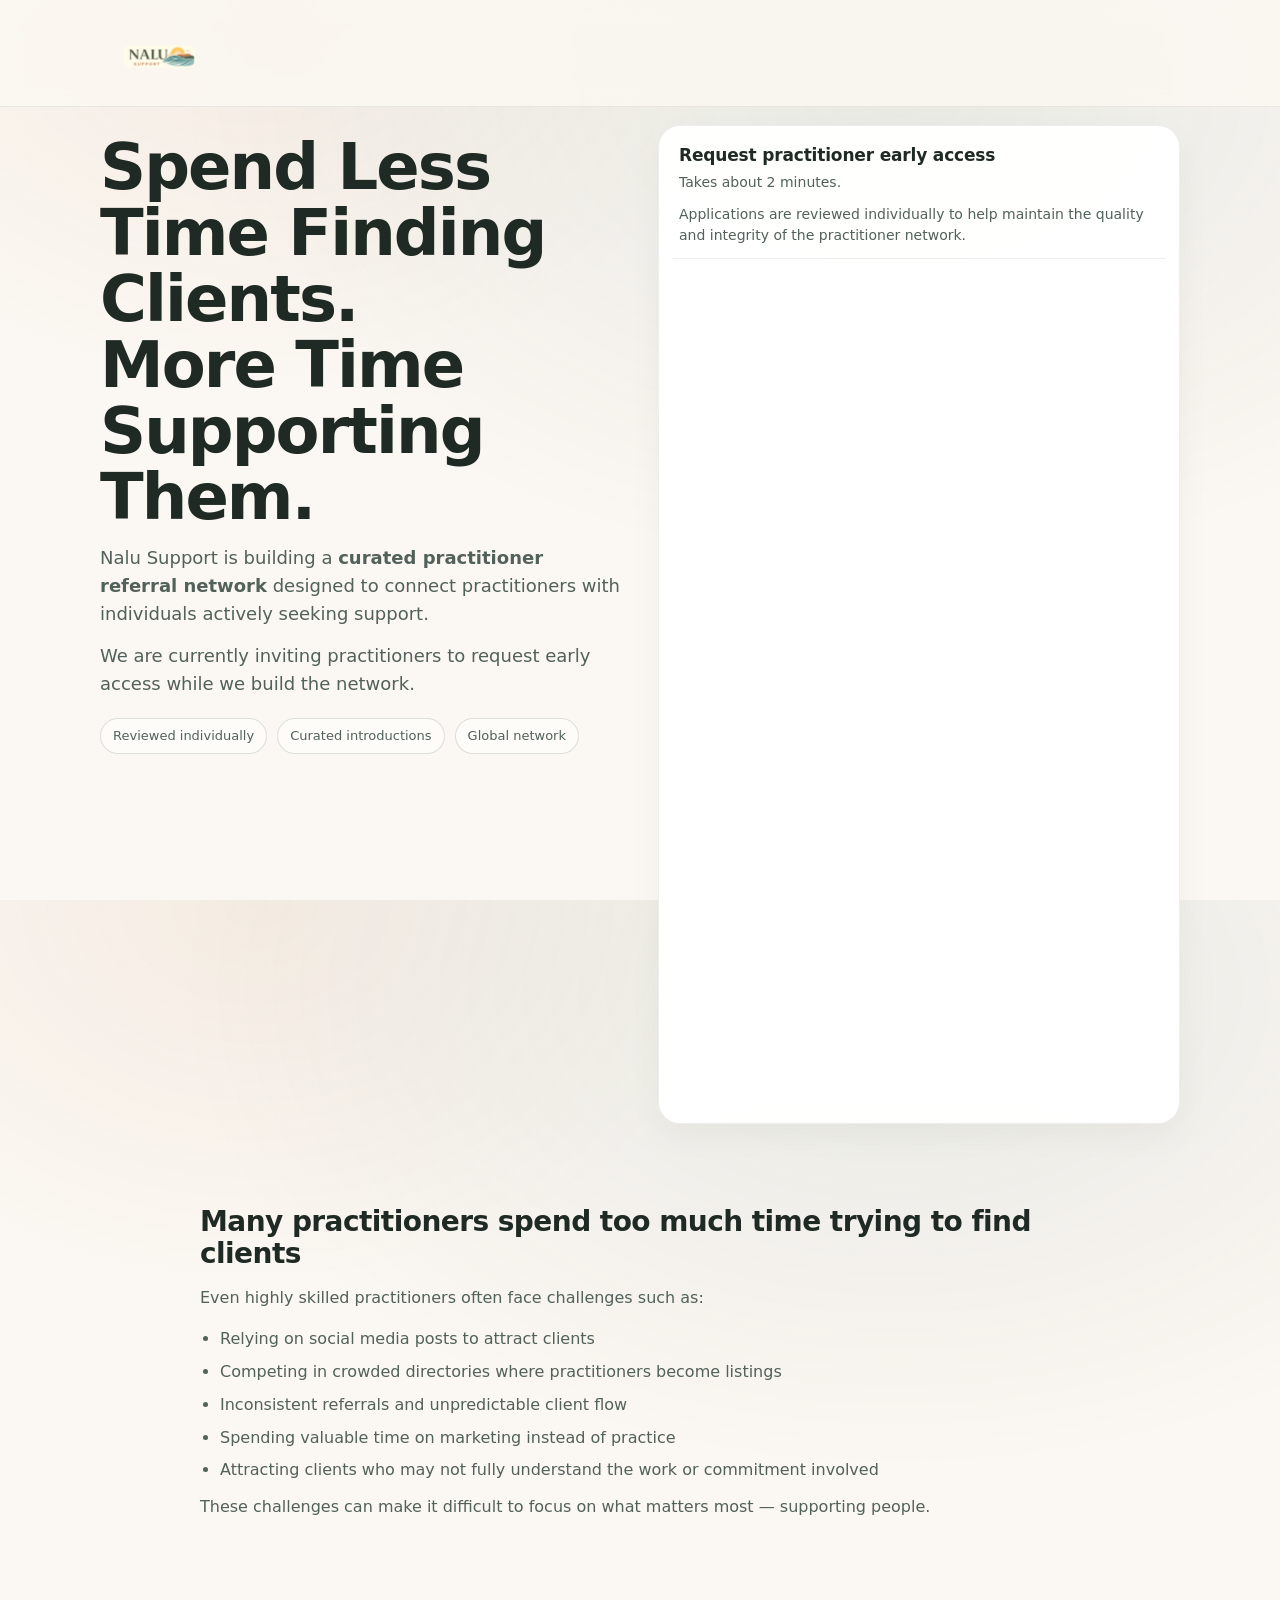
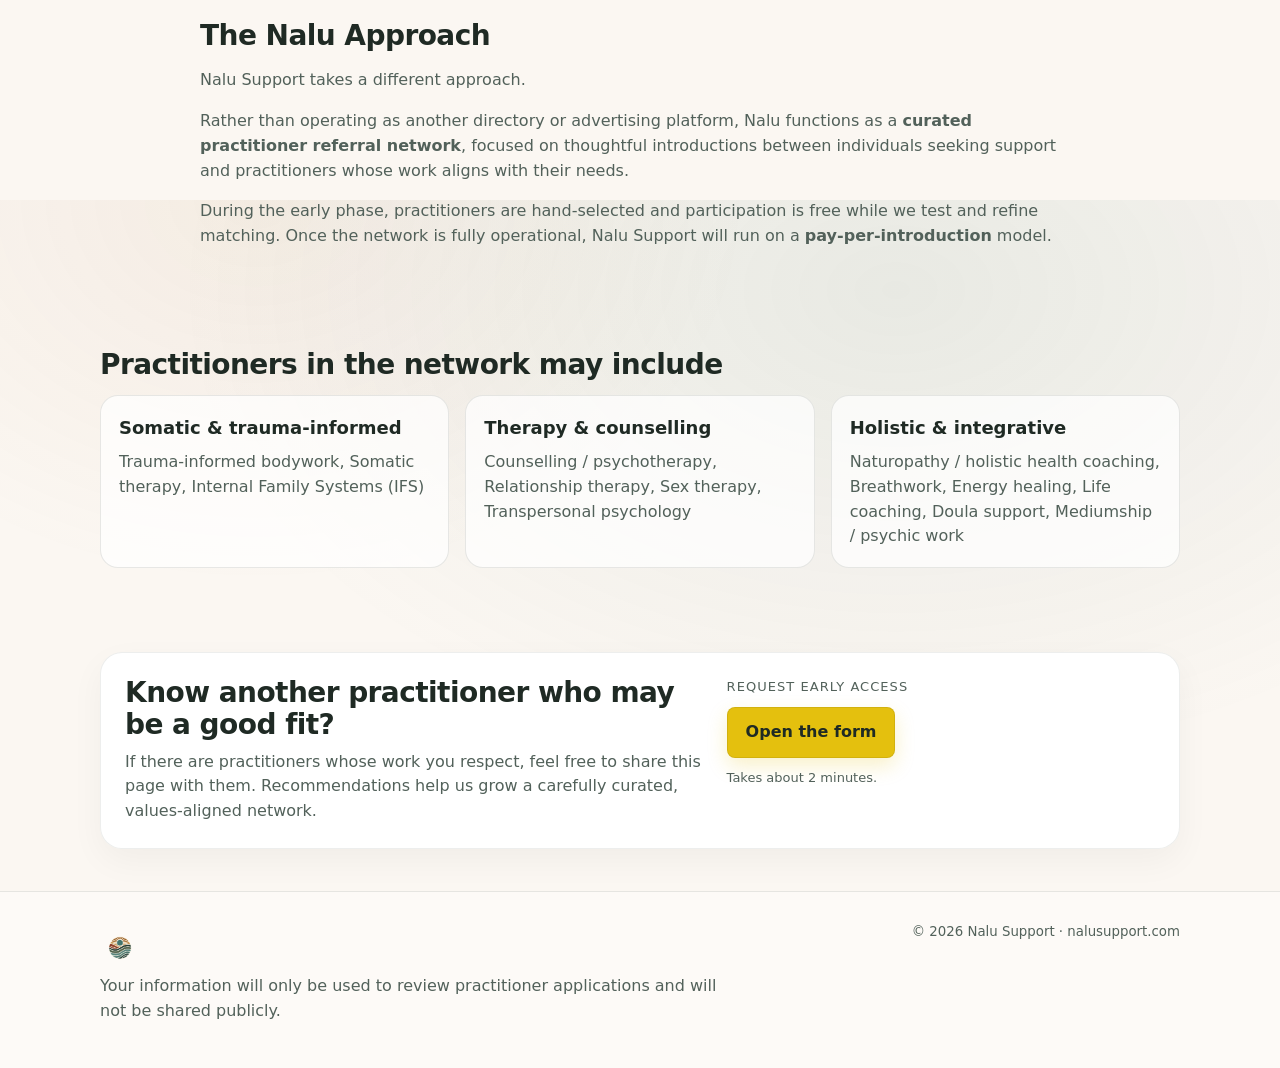
==== practitioners/index.html @ e9c87110 "Update index.html" ====
<!doctype html>
<html lang="en">
<head>
  <meta charset="utf-8" />
  <meta name="viewport" content="width=device-width, initial-scale=1" />
  <title>Nalu Support — Practitioner Early Access</title>

  <meta name="description" content="Request early access to the Nalu Support practitioner referral network. Spend less time finding clients and more time supporting them." />
  <meta name="robots" content="noindex,nofollow" />

  <link rel="icon" type="image/png" href="../assets/Favicon.png" />
  <link rel="stylesheet" href="../assets/styles.css" />
</head>
<body>
  <header>
    <div class="container">
      <div class="nav navSolo">
        <a class="brand" href="#" aria-label="Nalu Support">
          <img src="../assets/logo-wordmark.png" alt="Nalu Support" />
        </a>
      </div>
    </div>
  </header>

  <main>
    <section class="hero">
      <div class="container">
        <div class="heroGrid">
          <div class="heroCopy">
            <h1>Spend Less Time Finding Clients.<br />More Time Supporting Them.</h1>
            <p class="lede">
              Nalu Support is building a <strong>curated practitioner referral network</strong> designed to connect practitioners with individuals actively seeking support.
            </p>
            <p class="lede">
              We are currently inviting practitioners to request early access while we build the network.
            </p>

            <div class="trustRow">
              <span class="pill">Reviewed individually</span>
              <span class="pill">Curated introductions</span>
              <span class="pill">Global network</span>
            </div>
          </div>

<div class="card formCard">
  <div class="formHeader">
    <div class="formTitle">Request practitioner early access</div>
    <div class="formMeta">Takes about 2 minutes.</div>
    <div class="formNote">
      Applications are reviewed individually to help maintain the quality and integrity of the practitioner network.
    </div>
  </div>

  <div class="embedWrap">
    <iframe
      data-tally-src="https://tally.so/embed/68doDO?alignLeft=1&dynamicHeight=1&formEventsForwarding=1"
      loading="lazy"
      width="100%"
      height="220"
      frameborder="0"
      marginheight="0"
      marginwidth="0"
      title="Nalu Support — Practitioner Early Access Form">
    </iframe>
  </div>
</div>
        </div>
      </div>
    </section>

    <section class="section">
      <div class="container narrow">
        <h2 class="sectionTitle">Many practitioners spend too much time trying to find clients</h2>
        <p class="muted">Even highly skilled practitioners often face challenges such as:</p>
        <ul class="list">
          <li>Relying on social media posts to attract clients</li>
          <li>Competing in crowded directories where practitioners become listings</li>
          <li>Inconsistent referrals and unpredictable client flow</li>
          <li>Spending valuable time on marketing instead of practice</li>
          <li>Attracting clients who may not fully understand the work or commitment involved</li>
        </ul>
        <p class="muted" style="margin-top:12px;">
          These challenges can make it difficult to focus on what matters most — supporting people.
        </p>
      </div>
    </section>

    <section class="section">
      <div class="container narrow">
        <h2 class="sectionTitle">The Nalu Approach</h2>
        <p class="muted">
          Nalu Support takes a different approach.
        </p>
        <p class="muted">
          Rather than operating as another directory or advertising platform, Nalu functions as a <strong>curated practitioner referral network</strong>, focused on thoughtful introductions between individuals seeking support and practitioners whose work aligns with their needs.
        </p>
        <p class="muted">
          During the early phase, practitioners are hand-selected and participation is free while we test and refine matching. Once the network is fully operational, Nalu Support will run on a <strong>pay-per-introduction</strong> model.
        </p>
      </div>
    </section>

    <section class="section">
      <div class="container">
        <h2 class="sectionTitle">Practitioners in the network may include</h2>
        <div class="grid3">
          <div class="box">
            <h3>Somatic & trauma-informed</h3>
            <p>Trauma-informed bodywork, Somatic therapy, Internal Family Systems (IFS)</p>
          </div>
          <div class="box">
            <h3>Therapy & counselling</h3>
            <p>Counselling / psychotherapy, Relationship therapy, Sex therapy, Transpersonal psychology</p>
          </div>
          <div class="box">
            <h3>Holistic & integrative</h3>
            <p>Naturopathy / holistic health coaching, Breathwork, Energy healing, Life coaching, Doula support, Mediumship / psychic work</p>
          </div>
        </div>
      </div>
    </section>

    <section class="section">
      <div class="container">
        <div class="card cta">
          <div>
            <h2 class="sectionTitle" style="margin:0 0 8px;">Know another practitioner who may be a good fit?</h2>
            <p class="muted" style="margin:0;">
              If there are practitioners whose work you respect, feel free to share this page with them. Recommendations help us grow a carefully curated, values-aligned network.
            </p>
          </div>

          <div class="ctaRight">
            <div class="ctaNote">Request early access</div>
            <a class="ctaButton" href="#top" onclick="window.scrollTo({top:0,behavior:'smooth'}); return false;">Open the form</a>
            <div class="ctaSmall">Takes about 2 minutes.</div>
          </div>
        </div>
      </div>
    </section>

    <footer class="footer">
      <div class="container">
        <div class="footerGrid">
          <div>
            <img class="footerMark" src="../assets/logo-mark.png" alt="Nalu Support mark" />
            <p class="muted" style="margin:10px 0 0;">
              Your information will only be used to review practitioner applications and will not be shared publicly.
            </p>
          </div>
          <div class="footerMeta">
            <small>© <span id="year"></span> Nalu Support · nalusupport.com</small>
          </div>
        </div>
      </div>
    </footer>
  </main>

  <script>
    document.getElementById('year').textContent = new Date().getFullYear();
  </script>
</body>
</html>
---- assets/styles.css ----
:root{
  --bg:#fbf7f2;
  --surface:#ffffff;
  --text:#1f2a24;
  --muted:#52615a;

  --brand:#476e62;
  --brand2:#a8682a;
  --accent:#e4c00e;

  --line:rgba(31,42,36,.12);
  --radius:18px;
  --shadow:0 18px 60px rgba(0,0,0,.06);
  --max:1120px;
}

*{box-sizing:border-box}

html,body{height:100%}

body{
  margin:0;
  font-family:ui-sans-serif, system-ui, -apple-system, Segoe UI, Roboto, Inter, Arial, sans-serif;
  color:var(--text);
  background:
    radial-gradient(1200px 800px at 70% 10%, rgba(71,110,98,.10), transparent 60%),
    radial-gradient(900px 700px at 20% 0%, rgba(168,104,42,.08), transparent 55%),
    var(--bg);
  line-height:1.55;
}

a{
  color:var(--brand);
  text-underline-offset:3px;
}

a:hover{opacity:.95}

.container{
  max-width:var(--max);
  margin:0 auto;
  padding:0 20px;
}

.narrow{
  max-width:920px;
}

header{
  position:sticky;
  top:0;
  z-index:20;
  backdrop-filter:saturate(140%) blur(10px);
  background:rgba(251,247,242,.88);
  border-bottom:1px solid rgba(31,42,36,.08);
}

.nav{
  display:flex;
  align-items:center;
  justify-content:flex-start;
  padding:18px 0 12px;
}

.navSolo .brand{
  margin:0;
}

.brand{
  display:flex;
  align-items:center;
  text-decoration:none;
  color:inherit;
}

.brand img{
  height:124px;
  width:auto;
  display:block;
  margin-top:-24px;
  margin-bottom:-24px;
}

.hero{
  padding:18px 0 40px;
}

.heroGrid{
  display:grid;
  grid-template-columns:1fr 1fr;
  gap:36px;
  align-items:start;
}

.heroGrid > div{
  min-width:0;
}

.heroCopy{
  padding-top:10px;
}

h1{
  margin:0 0 14px;
  font-size:64px;
  line-height:1.03;
  letter-spacing:-0.03em;
  max-width:680px;
}

.lede{
  margin:0 0 14px;
  font-size:18px;
  color:var(--muted);
  max-width:720px;
}

.card{
  background:rgba(255,255,255,.96);
  border:1px solid rgba(31,42,36,.08);
  border-radius:22px;
  box-shadow:0 12px 34px rgba(0,0,0,.045);
}

.formCard{
  padding:14px;
}

.formHeader{
  padding:2px 6px 12px;
  border-bottom:1px solid rgba(31,42,36,.08);
  margin-bottom:10px;
}

.formTitle{
  font-size:17px;
  font-weight:700;
  letter-spacing:-0.01em;
}

.formMeta{
  margin-top:4px;
  font-size:14px;
  color:var(--muted);
}

.formNote{
  margin-top:10px;
  font-size:14px;
  color:var(--muted);
  line-height:1.5;
}

.trustRow{
  margin-top:20px;
  display:flex;
  flex-wrap:wrap;
  gap:10px;
  font-size:13px;
  color:var(--muted);
}

.pill{
  border:1px solid rgba(31,42,36,.14);
  border-radius:999px;
  padding:7px 12px;
  background:rgba(255,255,255,.56);
}

.section{
  padding:42px 0;
}

.sectionTitle{
  font-size:28px;
  line-height:1.15;
  margin:0 0 14px;
  letter-spacing:-0.02em;
}

.muted{
  color:var(--muted);
}

.grid3{
  display:grid;
  grid-template-columns:repeat(3,1fr);
  gap:16px;
}

.box{
  padding:18px;
  border:1px solid rgba(31,42,36,.10);
  border-radius:18px;
  background:rgba(255,255,255,.72);
}

.box h3{
  margin:0 0 8px;
  font-size:18px;
}

.box p{
  margin:0;
  color:var(--muted);
}

.list{
  margin:12px 0 0;
  padding-left:20px;
  color:var(--muted);
}

.list li{
  margin:8px 0;
}

.how{
  display:grid;
  grid-template-columns:repeat(4,1fr);
  gap:14px;
}

.step{
  padding:16px;
  border-radius:18px;
  background:rgba(255,255,255,.72);
  border:1px solid rgba(31,42,36,.10);
}

.stepNum{
  font-weight:800;
  color:var(--brand);
}

.stepTitle{
  margin:8px 0 0;
  font-size:16px;
  font-weight:700;
}

.stepBody{
  margin:8px 0 0;
  color:var(--muted);
}

.cta{
  padding:24px;
  display:grid;
  grid-template-columns:1.15fr .85fr;
  gap:22px;
  align-items:start;
}

.ctaRight{
  display:flex;
  flex-direction:column;
  gap:10px;
  align-items:flex-start;
  justify-content:center;
}

.ctaNote{
  font-size:13px;
  letter-spacing:.08em;
  text-transform:uppercase;
  color:var(--muted);
}

.ctaButton{
  display:inline-flex;
  align-items:center;
  justify-content:center;
  min-height:46px;
  padding:12px 18px;
  border-radius:8px;
  text-decoration:none;
  font-weight:700;
  color:#1f2a24;
  background:#e4c00e;
  border:1px solid rgba(0,0,0,.08);
  box-shadow:0 8px 20px rgba(228,192,14,.22);
}

.ctaButton:hover{
  transform:translateY(-1px);
}

.ctaSmall{
  font-size:13px;
  color:var(--muted);
}

.footer{
  padding:30px 0 44px;
  border-top:1px solid rgba(31,42,36,.10);
  background:rgba(255,255,255,.35);
}

.footerGrid{
  display:grid;
  grid-template-columns:1.2fr .8fr;
  gap:16px;
  align-items:start;
}

.footer small{
  color:var(--muted);
}

.footerMeta{
  display:flex;
  align-items:flex-end;
  justify-content:flex-end;
}

.footerMark{
  height:42px;
  width:auto;
  display:block;
  opacity:.95;
}

.embedWrap{
  width:100%;
  display:block;
}

.embedWrap iframe{
  display:block;
  width:100%;
  min-height:840px;
  border:0;
  border-radius:14px;
  background:#fff;
}

@media (max-width: 1080px){
  h1{
    font-size:54px;
  }

  .heroGrid{
    gap:28px;
  }
}

@media (max-width: 900px){
  .heroGrid{
    grid-template-columns:1fr;
  }

  .grid3{
    grid-template-columns:1fr;
  }

  .how{
    grid-template-columns:1fr;
  }

  .cta{
    grid-template-columns:1fr;
  }

  .footerGrid{
    grid-template-columns:1fr;
  }

  .footerMeta{
    justify-content:flex-start;
  }

  .heroCopy{
    padding-top:0;
  }

  .embedWrap iframe{
    min-height:760px;
  }
}

@media (max-width: 640px){
  .brand img{
    height:78px;
    margin-top:-10px;
    margin-bottom:-10px;
  }

  .nav{
    padding:14px 0 10px;
  }

  .hero{
    padding:14px 0 34px;
  }

  h1{
    font-size:42px;
    line-height:1.05;
  }

  .lede{
    font-size:17px;
  }

  .sectionTitle{
    font-size:24px;
  }

  .embedWrap iframe{
    min-height:700px;
  }
}

@media (prefers-reduced-motion: reduce){
  *{
    scroll-behavior:auto !important;
    transition:none !important;
    animation:none !important;
  }
}
@media (prefers-reduced-motion: reduce){
  *{scroll-behavior:auto !important; transition:none !important; animation:none !important;}
}
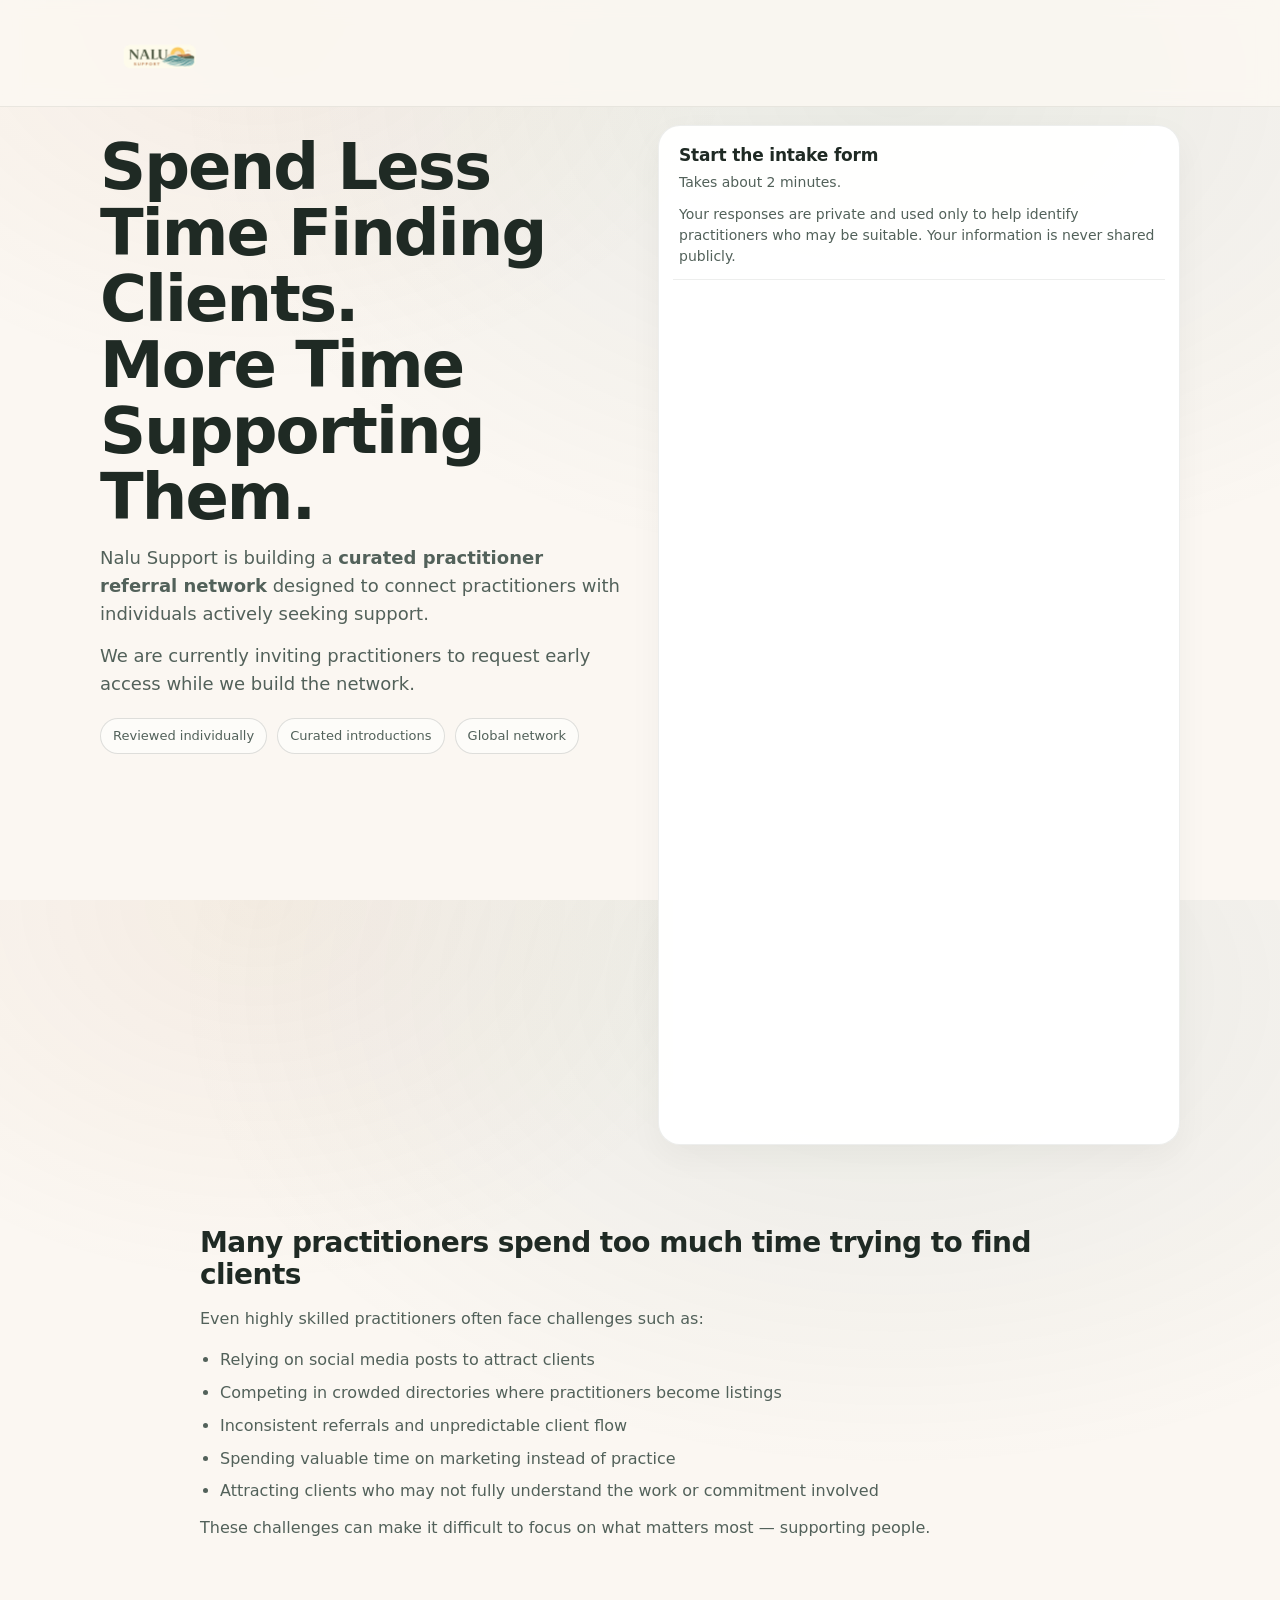
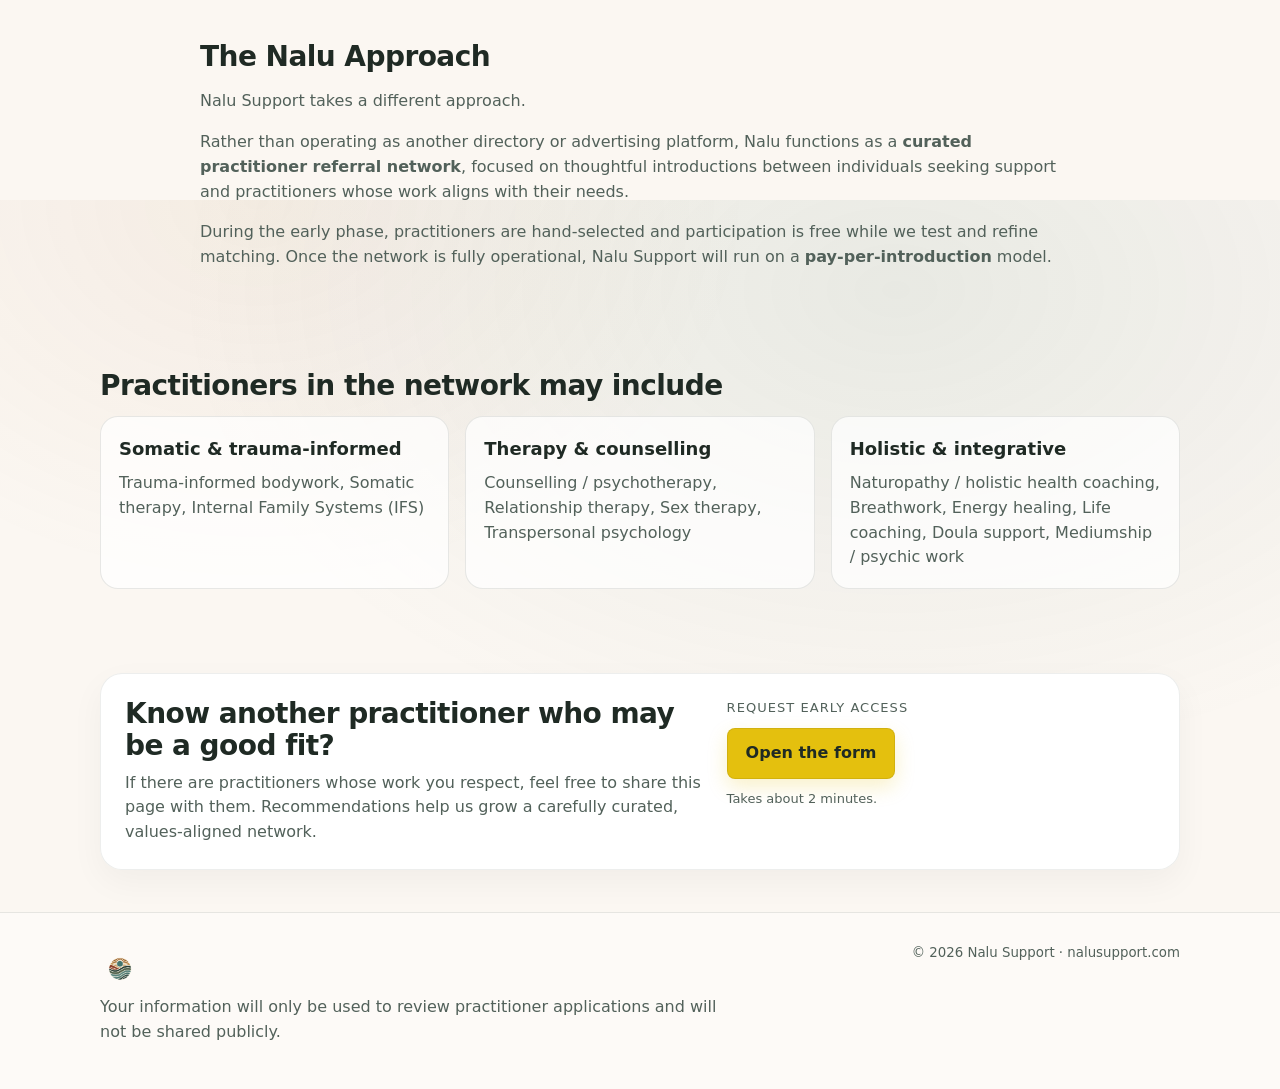
==== commit fcd5af36: "Update index.html" ====
--- a/practitioners/index.html
+++ b/practitioners/index.html
@@ -44,23 +44,24 @@
 
 <div class="card formCard">
   <div class="formHeader">
-    <div class="formTitle">Request practitioner early access</div>
+    <div class="formTitle">Start the intake form</div>
     <div class="formMeta">Takes about 2 minutes.</div>
     <div class="formNote">
-      Applications are reviewed individually to help maintain the quality and integrity of the practitioner network.
+      Your responses are private and used only to help identify practitioners who may be suitable.
+      Your information is never shared publicly.
     </div>
   </div>
 
   <div class="embedWrap">
     <iframe
-      data-tally-src="https://tally.so/embed/68doDO?alignLeft=1&dynamicHeight=1&formEventsForwarding=1"
+      data-tally-src="https://tally.so/embed/xXpJo5?alignLeft=1&hideTitle=1&dynamicHeight=1&formEventsForwarding=1"
       loading="lazy"
       width="100%"
       height="220"
       frameborder="0"
       marginheight="0"
       marginwidth="0"
-      title="Nalu Support — Practitioner Early Access Form">
+      title="Nalu Support — Client Intake Form">
     </iframe>
   </div>
 </div>
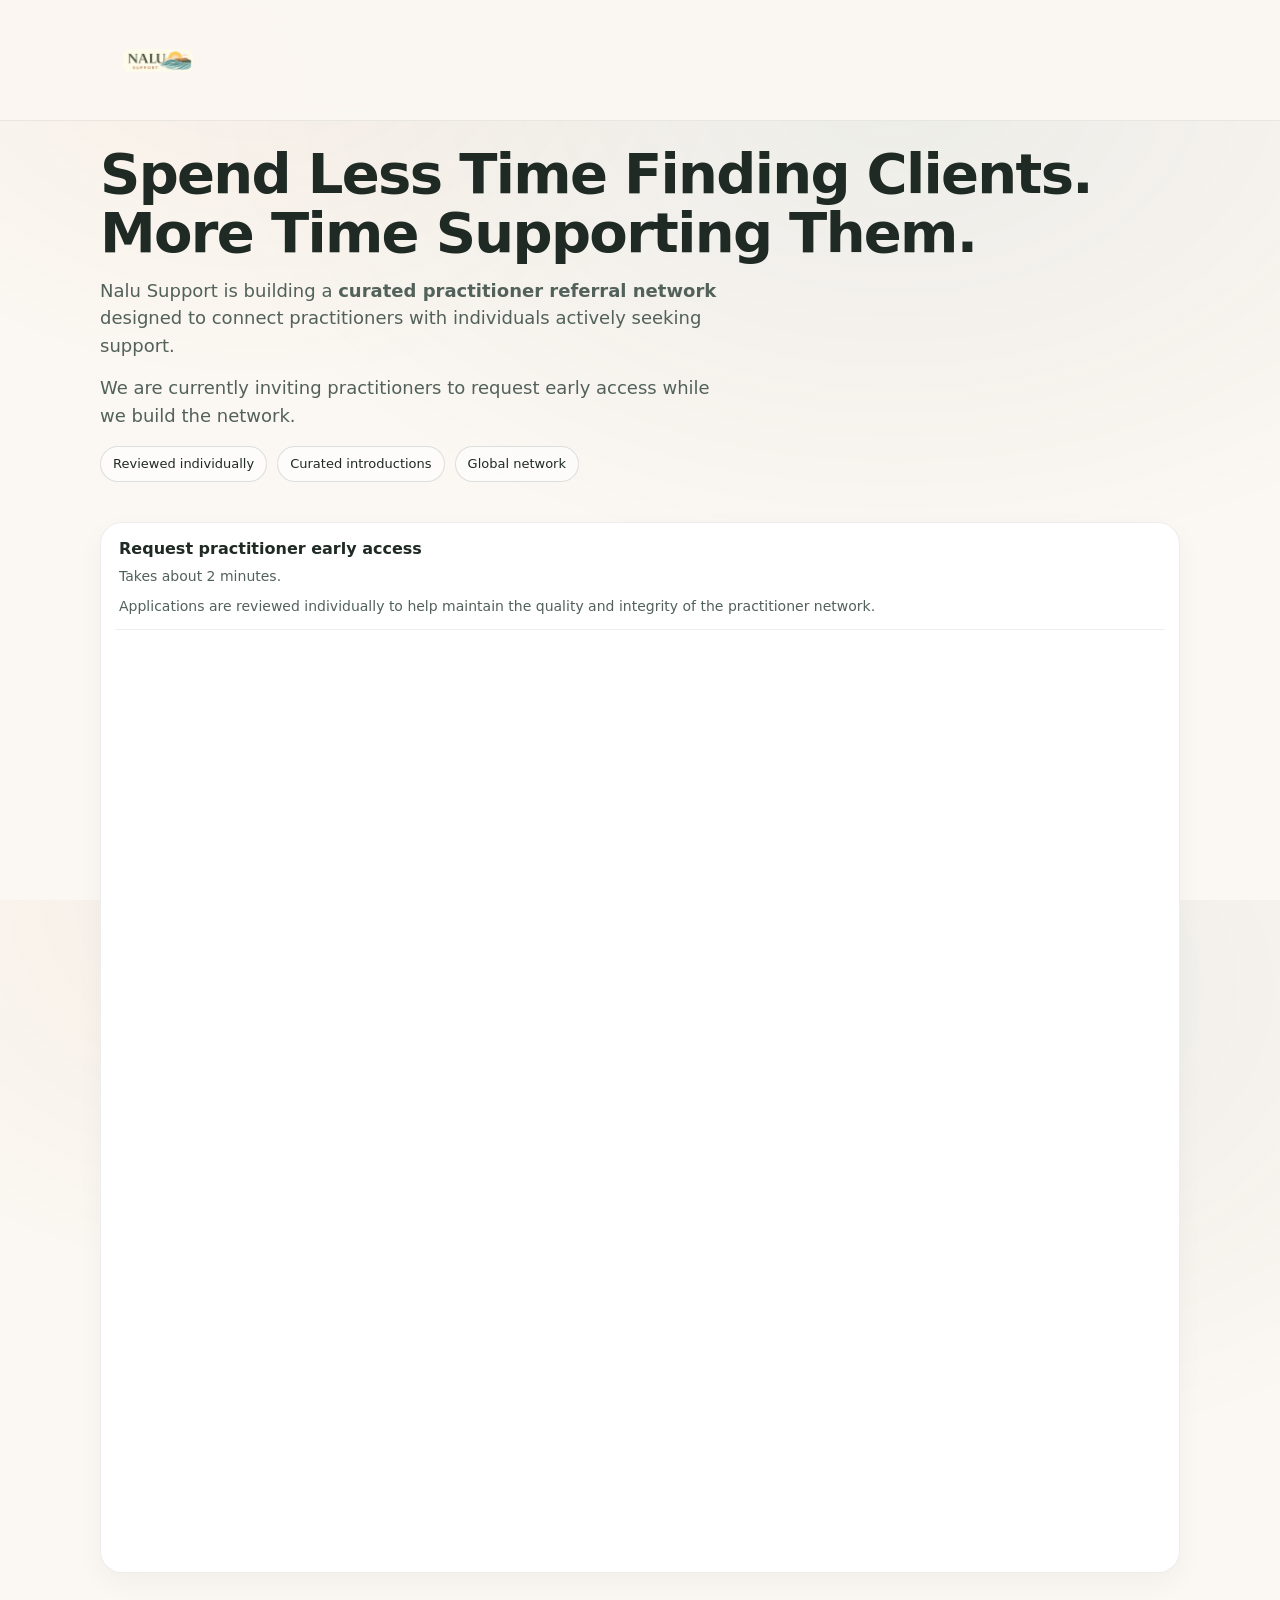
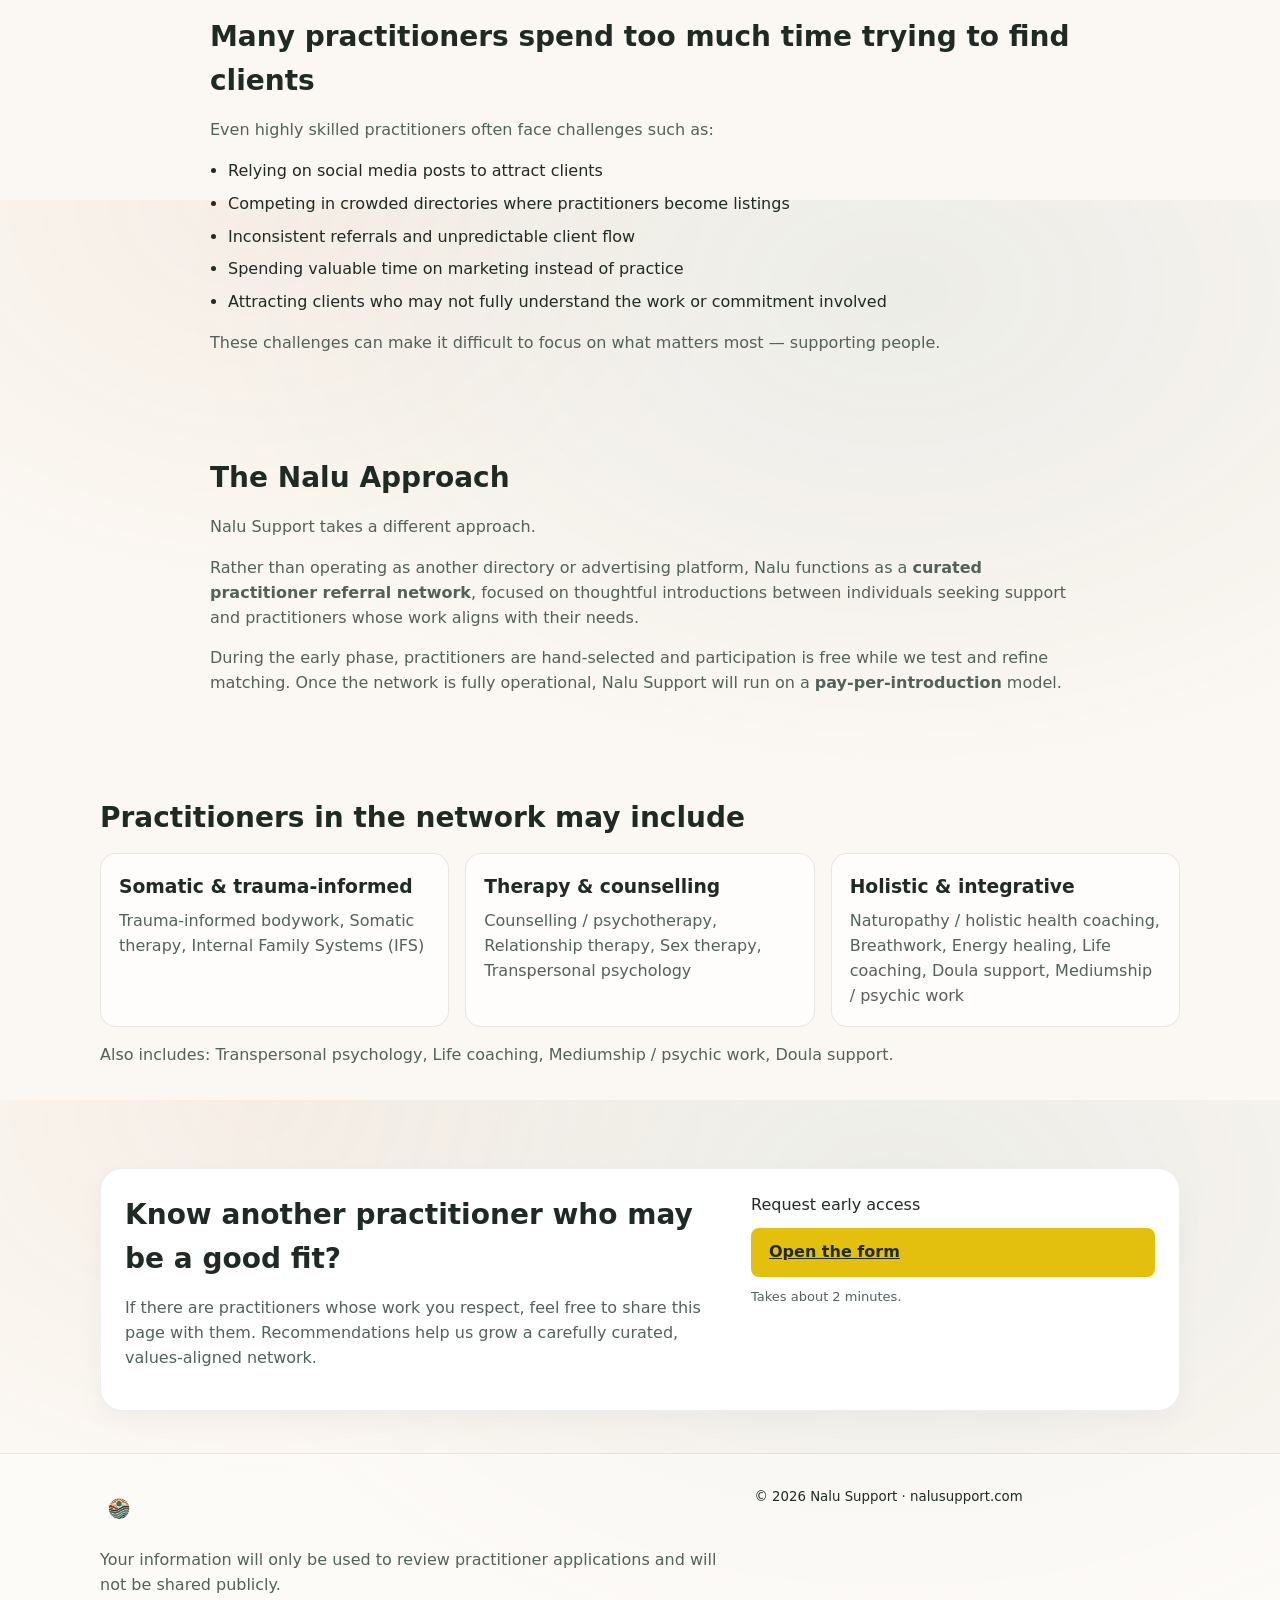
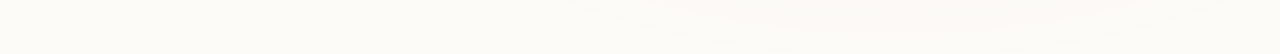
==== commit 5a6b8138: "Update index.html" ====
--- a/practitioners/index.html
+++ b/practitioners/index.html
@@ -5,7 +5,10 @@
   <meta name="viewport" content="width=device-width, initial-scale=1" />
   <title>Nalu Support — Practitioner Early Access</title>
 
-  <meta name="description" content="Request early access to the Nalu Support practitioner referral network. Spend less time finding clients and more time supporting them." />
+  <meta
+    name="description"
+    content="Request early access to the Nalu Support practitioner referral network. Spend less time finding clients and more time supporting them."
+  />
   <meta name="robots" content="noindex,nofollow" />
 
   <link rel="icon" type="image/png" href="../assets/Favicon.png" />
@@ -24,47 +27,51 @@
 
   <main>
     <section class="hero">
-      <div class="container">
-        <div class="heroGrid">
-          <div class="heroCopy">
-            <h1>Spend Less Time Finding Clients.<br />More Time Supporting Them.</h1>
-            <p class="lede">
-              Nalu Support is building a <strong>curated practitioner referral network</strong> designed to connect practitioners with individuals actively seeking support.
-            </p>
-            <p class="lede">
-              We are currently inviting practitioners to request early access while we build the network.
-            </p>
-
-            <div class="trustRow">
-              <span class="pill">Reviewed individually</span>
-              <span class="pill">Curated introductions</span>
-              <span class="pill">Global network</span>
+      <div class="container heroTextWrap">
+        <h1>Spend Less Time Finding Clients.<br>More Time Supporting Them.</h1>
+
+        <p class="lede">
+          Nalu Support is building a <strong>curated practitioner referral network</strong> designed to connect
+          practitioners with individuals actively seeking support.
+        </p>
+
+        <p class="lede">
+          We are currently inviting practitioners to request early access while we build the network.
+        </p>
+
+        <div class="trustRow">
+          <span class="pill">Reviewed individually</span>
+          <span class="pill">Curated introductions</span>
+          <span class="pill">Global network</span>
+        </div>
+      </div>
+    </section>
+
+    <section class="formSection">
+      <div class="container">
+        <div id="practitioner-form" class="formContainer">
+          <div class="card formCard formCard--practitioner">
+            <div class="formHeader">
+              <div class="formTitle">Request practitioner early access</div>
+              <div class="formMeta">Takes about 2 minutes.</div>
+              <div class="formNote">
+                Applications are reviewed individually to help maintain the quality and integrity of the practitioner network.
+              </div>
             </div>
-          </div>
-
-<div class="card formCard">
-  <div class="formHeader">
-    <div class="formTitle">Start the intake form</div>
-    <div class="formMeta">Takes about 2 minutes.</div>
-    <div class="formNote">
-      Your responses are private and used only to help identify practitioners who may be suitable.
-      Your information is never shared publicly.
-    </div>
-  </div>
-
-  <div class="embedWrap">
-    <iframe
-      data-tally-src="https://tally.so/embed/xXpJo5?alignLeft=1&hideTitle=1&dynamicHeight=1&formEventsForwarding=1"
-      loading="lazy"
-      width="100%"
-      height="220"
-      frameborder="0"
-      marginheight="0"
-      marginwidth="0"
-      title="Nalu Support — Client Intake Form">
-    </iframe>
-  </div>
-</div>
+
+            <div class="embedWrap">
+              <iframe
+                data-tally-src="https://tally.so/embed/68doDO?alignLeft=1&dynamicHeight=1&formEventsForwarding=1"
+                loading="lazy"
+                width="100%"
+                height="920"
+                frameborder="0"
+                marginheight="0"
+                marginwidth="0"
+                title="Nalu Support — Practitioner Early Access Form">
+              </iframe>
+            </div>
+          </div>
         </div>
       </div>
     </section>
@@ -72,7 +79,9 @@
     <section class="section">
       <div class="container narrow">
         <h2 class="sectionTitle">Many practitioners spend too much time trying to find clients</h2>
-        <p class="muted">Even highly skilled practitioners often face challenges such as:</p>
+        <p class="muted">
+          Even highly skilled practitioners often face challenges such as:
+        </p>
         <ul class="list">
           <li>Relying on social media posts to attract clients</li>
           <li>Competing in crowded directories where practitioners become listings</li>
@@ -80,7 +89,7 @@
           <li>Spending valuable time on marketing instead of practice</li>
           <li>Attracting clients who may not fully understand the work or commitment involved</li>
         </ul>
-        <p class="muted" style="margin-top:12px;">
+        <p class="muted sectionTextEnd">
           These challenges can make it difficult to focus on what matters most — supporting people.
         </p>
       </div>
@@ -89,14 +98,15 @@
     <section class="section">
       <div class="container narrow">
         <h2 class="sectionTitle">The Nalu Approach</h2>
+        <p class="muted">Nalu Support takes a different approach.</p>
         <p class="muted">
-          Nalu Support takes a different approach.
+          Rather than operating as another directory or advertising platform, Nalu functions as a
+          <strong>curated practitioner referral network</strong>, focused on thoughtful introductions between
+          individuals seeking support and practitioners whose work aligns with their needs.
         </p>
         <p class="muted">
-          Rather than operating as another directory or advertising platform, Nalu functions as a <strong>curated practitioner referral network</strong>, focused on thoughtful introductions between individuals seeking support and practitioners whose work aligns with their needs.
-        </p>
-        <p class="muted">
-          During the early phase, practitioners are hand-selected and participation is free while we test and refine matching. Once the network is fully operational, Nalu Support will run on a <strong>pay-per-introduction</strong> model.
+          During the early phase, practitioners are hand-selected and participation is free while we test and refine matching.
+          Once the network is fully operational, Nalu Support will run on a <strong>pay-per-introduction</strong> model.
         </p>
       </div>
     </section>
@@ -106,18 +116,21 @@
         <h2 class="sectionTitle">Practitioners in the network may include</h2>
         <div class="grid3">
           <div class="box">
-            <h3>Somatic & trauma-informed</h3>
+            <h3>Somatic &amp; trauma-informed</h3>
             <p>Trauma-informed bodywork, Somatic therapy, Internal Family Systems (IFS)</p>
           </div>
           <div class="box">
-            <h3>Therapy & counselling</h3>
+            <h3>Therapy &amp; counselling</h3>
             <p>Counselling / psychotherapy, Relationship therapy, Sex therapy, Transpersonal psychology</p>
           </div>
           <div class="box">
-            <h3>Holistic & integrative</h3>
+            <h3>Holistic &amp; integrative</h3>
             <p>Naturopathy / holistic health coaching, Breathwork, Energy healing, Life coaching, Doula support, Mediumship / psychic work</p>
           </div>
         </div>
+        <p class="muted afterGridNote">
+          Also includes: Transpersonal psychology, Life coaching, Mediumship / psychic work, Doula support.
+        </p>
       </div>
     </section>
 
@@ -125,15 +138,16 @@
       <div class="container">
         <div class="card cta">
           <div>
-            <h2 class="sectionTitle" style="margin:0 0 8px;">Know another practitioner who may be a good fit?</h2>
-            <p class="muted" style="margin:0;">
-              If there are practitioners whose work you respect, feel free to share this page with them. Recommendations help us grow a carefully curated, values-aligned network.
+            <h2 class="sectionTitle ctaTitle">Know another practitioner who may be a good fit?</h2>
+            <p class="muted ctaText">
+              If there are practitioners whose work you respect, feel free to share this page with them.
+              Recommendations help us grow a carefully curated, values-aligned network.
             </p>
           </div>
 
           <div class="ctaRight">
             <div class="ctaNote">Request early access</div>
-            <a class="ctaButton" href="#top" onclick="window.scrollTo({top:0,behavior:'smooth'}); return false;">Open the form</a>
+            <a class="ctaButton" href="#practitioner-form">Open the form</a>
             <div class="ctaSmall">Takes about 2 minutes.</div>
           </div>
         </div>
@@ -145,10 +159,11 @@
         <div class="footerGrid">
           <div>
             <img class="footerMark" src="../assets/logo-mark.png" alt="Nalu Support mark" />
-            <p class="muted" style="margin:10px 0 0;">
+            <p class="muted footerText">
               Your information will only be used to review practitioner applications and will not be shared publicly.
             </p>
           </div>
+
           <div class="footerMeta">
             <small>© <span id="year"></span> Nalu Support · nalusupport.com</small>
           </div>
@@ -160,5 +175,29 @@
   <script>
     document.getElementById('year').textContent = new Date().getFullYear();
   </script>
+
+  <script>
+    var d = document,
+        w = "https://tally.so/widgets/embed.js",
+        v = function() {
+          if (typeof Tally !== "undefined") {
+            Tally.loadEmbeds();
+          } else {
+            d.querySelectorAll("iframe[data-tally-src]:not([src])").forEach(function(e) {
+              e.src = e.dataset.tallySrc;
+            });
+          }
+        };
+
+    if (typeof Tally !== "undefined") {
+      v();
+    } else if (d.querySelector('script[src="' + w + '"]') == null) {
+      var s = d.createElement("script");
+      s.src = w;
+      s.onload = v;
+      s.onerror = v;
+      d.body.appendChild(s);
+    }
+  </script>
 </body>
 </html>
--- a/assets/styles.css
+++ b/assets/styles.css
@@ -10,7 +10,6 @@
 
   --line:rgba(31,42,36,.12);
   --radius:18px;
-  --shadow:0 18px 60px rgba(0,0,0,.06);
   --max:1120px;
 }
 
@@ -20,21 +19,14 @@
 
 body{
   margin:0;
-  font-family:ui-sans-serif, system-ui, -apple-system, Segoe UI, Roboto, Inter, Arial, sans-serif;
+  font-family:system-ui,-apple-system,Segoe UI,Roboto,Inter,Arial,sans-serif;
   color:var(--text);
   background:
-    radial-gradient(1200px 800px at 70% 10%, rgba(71,110,98,.10), transparent 60%),
-    radial-gradient(900px 700px at 20% 0%, rgba(168,104,42,.08), transparent 55%),
+    radial-gradient(1200px 800px at 70% 10%, rgba(71,110,98,.08), transparent 60%),
+    radial-gradient(900px 700px at 20% 0%, rgba(168,104,42,.06), transparent 55%),
     var(--bg);
   line-height:1.55;
 }
-
-a{
-  color:var(--brand);
-  text-underline-offset:3px;
-}
-
-a:hover{opacity:.95}
 
 .container{
   max-width:var(--max);
@@ -43,7 +35,7 @@
 }
 
 .narrow{
-  max-width:920px;
+  max-width:900px;
 }
 
 header{
@@ -51,49 +43,39 @@
   top:0;
   z-index:20;
   backdrop-filter:saturate(140%) blur(10px);
-  background:rgba(251,247,242,.88);
+  background:rgba(251,247,242,.9);
   border-bottom:1px solid rgba(31,42,36,.08);
 }
 
 .nav{
   display:flex;
   align-items:center;
-  justify-content:flex-start;
-  padding:18px 0 12px;
-}
-
-.navSolo .brand{
-  margin:0;
+  padding:18px 0;
 }
 
 .brand{
   display:flex;
   align-items:center;
   text-decoration:none;
-  color:inherit;
 }
 
 .brand img{
-  height:124px;
+  height:120px;
   width:auto;
   display:block;
-  margin-top:-24px;
-  margin-bottom:-24px;
+  margin-top:-18px;
+  margin-bottom:-18px;
 }
 
 .hero{
-  padding:18px 0 40px;
+  padding:24px 0 40px;
 }
 
 .heroGrid{
   display:grid;
   grid-template-columns:1fr 1fr;
-  gap:36px;
+  gap:40px;
   align-items:start;
-}
-
-.heroGrid > div{
-  min-width:0;
 }
 
 .heroCopy{
@@ -101,71 +83,80 @@
 }
 
 h1{
+  font-size:56px;
+  line-height:1.05;
   margin:0 0 14px;
-  font-size:64px;
-  line-height:1.03;
-  letter-spacing:-0.03em;
-  max-width:680px;
+  letter-spacing:-.03em;
 }
 
 .lede{
+  font-size:18px;
+  color:var(--muted);
   margin:0 0 14px;
-  font-size:18px;
-  color:var(--muted);
-  max-width:720px;
-}
-
-.card{
-  background:rgba(255,255,255,.96);
-  border:1px solid rgba(31,42,36,.08);
-  border-radius:22px;
-  box-shadow:0 12px 34px rgba(0,0,0,.045);
-}
-
-.formCard{
-  padding:14px;
-}
-
-.formHeader{
-  padding:2px 6px 12px;
-  border-bottom:1px solid rgba(31,42,36,.08);
-  margin-bottom:10px;
-}
-
-.formTitle{
-  font-size:17px;
-  font-weight:700;
-  letter-spacing:-0.01em;
-}
-
-.formMeta{
-  margin-top:4px;
-  font-size:14px;
-  color:var(--muted);
-}
-
-.formNote{
-  margin-top:10px;
-  font-size:14px;
-  color:var(--muted);
-  line-height:1.5;
+  max-width:640px;
 }
 
 .trustRow{
-  margin-top:20px;
   display:flex;
+  gap:10px;
   flex-wrap:wrap;
-  gap:10px;
-  font-size:13px;
-  color:var(--muted);
+  margin-top:16px;
 }
 
 .pill{
   border:1px solid rgba(31,42,36,.14);
   border-radius:999px;
   padding:7px 12px;
-  background:rgba(255,255,255,.56);
-}
+  font-size:13px;
+  background:rgba(255,255,255,.6);
+}
+
+.card{
+  background:#fff;
+  border:1px solid rgba(31,42,36,.08);
+  border-radius:22px;
+  box-shadow:0 10px 28px rgba(0,0,0,.04);
+}
+
+.formCard{
+  padding:14px;
+}
+
+.formHeader{
+  border-bottom:1px solid rgba(31,42,36,.08);
+  padding:0 4px 12px;
+  margin-bottom:8px;
+}
+
+.formTitle{
+  font-weight:700;
+}
+
+.formMeta{
+  font-size:14px;
+  color:var(--muted);
+  margin-top:4px;
+}
+
+.formNote{
+  font-size:14px;
+  color:var(--muted);
+  margin-top:8px;
+}
+
+.embedWrap{
+  width:100%;
+}
+
+.embedWrap iframe{
+  width:100%;
+  border:0;
+  display:block;
+  background:#fff;
+  border-radius:14px;
+}
+
+/* content sections */
 
 .section{
   padding:42px 0;
@@ -173,13 +164,20 @@
 
 .sectionTitle{
   font-size:28px;
-  line-height:1.15;
   margin:0 0 14px;
-  letter-spacing:-0.02em;
 }
 
 .muted{
   color:var(--muted);
+}
+
+.list{
+  margin:12px 0 0;
+  padding-left:18px;
+}
+
+.list li{
+  margin:8px 0;
 }
 
 .grid3{
@@ -190,14 +188,13 @@
 
 .box{
   padding:18px;
+  border-radius:16px;
   border:1px solid rgba(31,42,36,.10);
-  border-radius:18px;
-  background:rgba(255,255,255,.72);
+  background:rgba(255,255,255,.75);
 }
 
 .box h3{
   margin:0 0 8px;
-  font-size:18px;
 }
 
 .box p{
@@ -205,16 +202,6 @@
   color:var(--muted);
 }
 
-.list{
-  margin:12px 0 0;
-  padding-left:20px;
-  color:var(--muted);
-}
-
-.list li{
-  margin:8px 0;
-}
-
 .how{
   display:grid;
   grid-template-columns:repeat(4,1fr);
@@ -223,9 +210,9 @@
 
 .step{
   padding:16px;
-  border-radius:18px;
-  background:rgba(255,255,255,.72);
+  border-radius:16px;
   border:1px solid rgba(31,42,36,.10);
+  background:rgba(255,255,255,.75);
 }
 
 .stepNum{
@@ -234,56 +221,38 @@
 }
 
 .stepTitle{
-  margin:8px 0 0;
-  font-size:16px;
-  font-weight:700;
+  margin-top:6px;
+  font-weight:600;
 }
 
 .stepBody{
-  margin:8px 0 0;
-  color:var(--muted);
-}
+  margin-top:6px;
+  color:var(--muted);
+}
+
+/* CTA */
 
 .cta{
   padding:24px;
   display:grid;
-  grid-template-columns:1.15fr .85fr;
-  gap:22px;
-  align-items:start;
+  grid-template-columns:1.2fr .8fr;
+  gap:20px;
 }
 
 .ctaRight{
   display:flex;
   flex-direction:column;
   gap:10px;
-  align-items:flex-start;
-  justify-content:center;
-}
-
-.ctaNote{
-  font-size:13px;
-  letter-spacing:.08em;
-  text-transform:uppercase;
-  color:var(--muted);
 }
 
 .ctaButton{
-  display:inline-flex;
-  align-items:center;
-  justify-content:center;
-  min-height:46px;
+  background:#e4c00e;
+  color:#1f2a24;
+  border:none;
+  border-radius:8px;
   padding:12px 18px;
-  border-radius:8px;
-  text-decoration:none;
-  font-weight:700;
-  color:#1f2a24;
-  background:#e4c00e;
-  border:1px solid rgba(0,0,0,.08);
-  box-shadow:0 8px 20px rgba(228,192,14,.22);
-}
-
-.ctaButton:hover{
-  transform:translateY(-1px);
+  font-weight:600;
+  cursor:pointer;
 }
 
 .ctaSmall{
@@ -291,134 +260,56 @@
   color:var(--muted);
 }
 
+/* footer */
+
 .footer{
-  padding:30px 0 44px;
+  padding:30px 0 40px;
   border-top:1px solid rgba(31,42,36,.10);
-  background:rgba(255,255,255,.35);
+  background:rgba(255,255,255,.4);
 }
 
 .footerGrid{
   display:grid;
   grid-template-columns:1.2fr .8fr;
   gap:16px;
-  align-items:start;
-}
-
-.footer small{
-  color:var(--muted);
-}
-
-.footerMeta{
-  display:flex;
-  align-items:flex-end;
-  justify-content:flex-end;
 }
 
 .footerMark{
-  height:42px;
-  width:auto;
-  display:block;
-  opacity:.95;
-}
-
-.embedWrap{
-  width:100%;
-  display:block;
-}
-
-.embedWrap iframe{
-  display:block;
-  width:100%;
-  min-height:840px;
-  border:0;
-  border-radius:14px;
-  background:#fff;
-}
-
-@media (max-width: 1080px){
-  h1{
-    font-size:54px;
-  }
-
-  .heroGrid{
-    gap:28px;
-  }
-}
-
-@media (max-width: 900px){
-  .heroGrid{
-    grid-template-columns:1fr;
-  }
-
-  .grid3{
-    grid-template-columns:1fr;
-  }
-
-  .how{
-    grid-template-columns:1fr;
-  }
-
-  .cta{
-    grid-template-columns:1fr;
-  }
-
-  .footerGrid{
-    grid-template-columns:1fr;
-  }
-
-  .footerMeta{
-    justify-content:flex-start;
-  }
-
-  .heroCopy{
-    padding-top:0;
-  }
-
-  .embedWrap iframe{
-    min-height:760px;
-  }
-}
-
-@media (max-width: 640px){
-  .brand img{
-    height:78px;
-    margin-top:-10px;
-    margin-bottom:-10px;
-  }
-
-  .nav{
-    padding:14px 0 10px;
-  }
-
-  .hero{
-    padding:14px 0 34px;
-  }
-
-  h1{
-    font-size:42px;
-    line-height:1.05;
-  }
-
-  .lede{
-    font-size:17px;
-  }
-
-  .sectionTitle{
-    font-size:24px;
-  }
-
-  .embedWrap iframe{
-    min-height:700px;
-  }
-}
-
-@media (prefers-reduced-motion: reduce){
-  *{
-    scroll-behavior:auto !important;
-    transition:none !important;
-    animation:none !important;
-  }
-}
-@media (prefers-reduced-motion: reduce){
-  *{scroll-behavior:auto !important; transition:none !important; animation:none !important;}
-}
+  height:40px;
+}
+
+/* responsive */
+
+@media (max-width:900px){
+
+.heroGrid{
+grid-template-columns:1fr;
+}
+
+.grid3{
+grid-template-columns:1fr;
+}
+
+.how{
+grid-template-columns:1fr;
+}
+
+.cta{
+grid-template-columns:1fr;
+}
+
+.footerGrid{
+grid-template-columns:1fr;
+}
+
+h1{
+font-size:40px;
+}
+
+.brand img{
+height:80px;
+margin-top:-8px;
+margin-bottom:-8px;
+}
+
+}
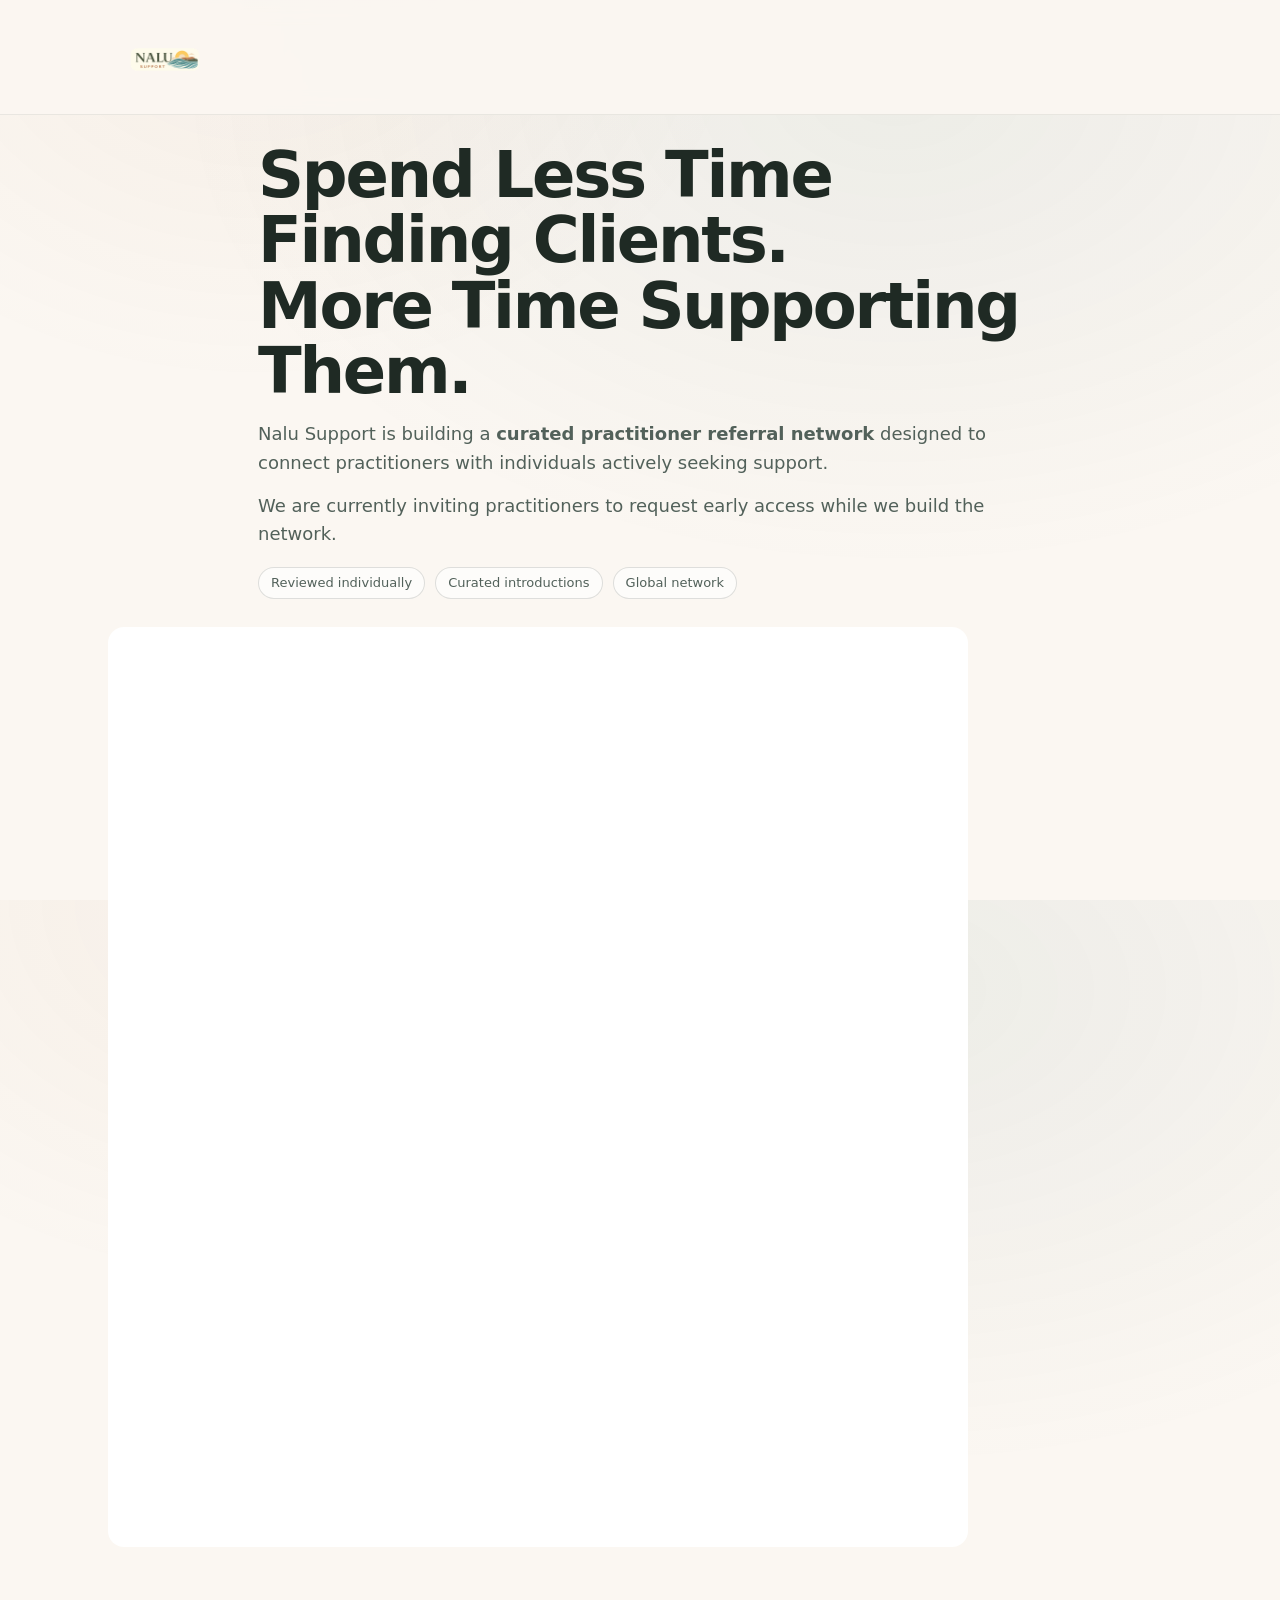
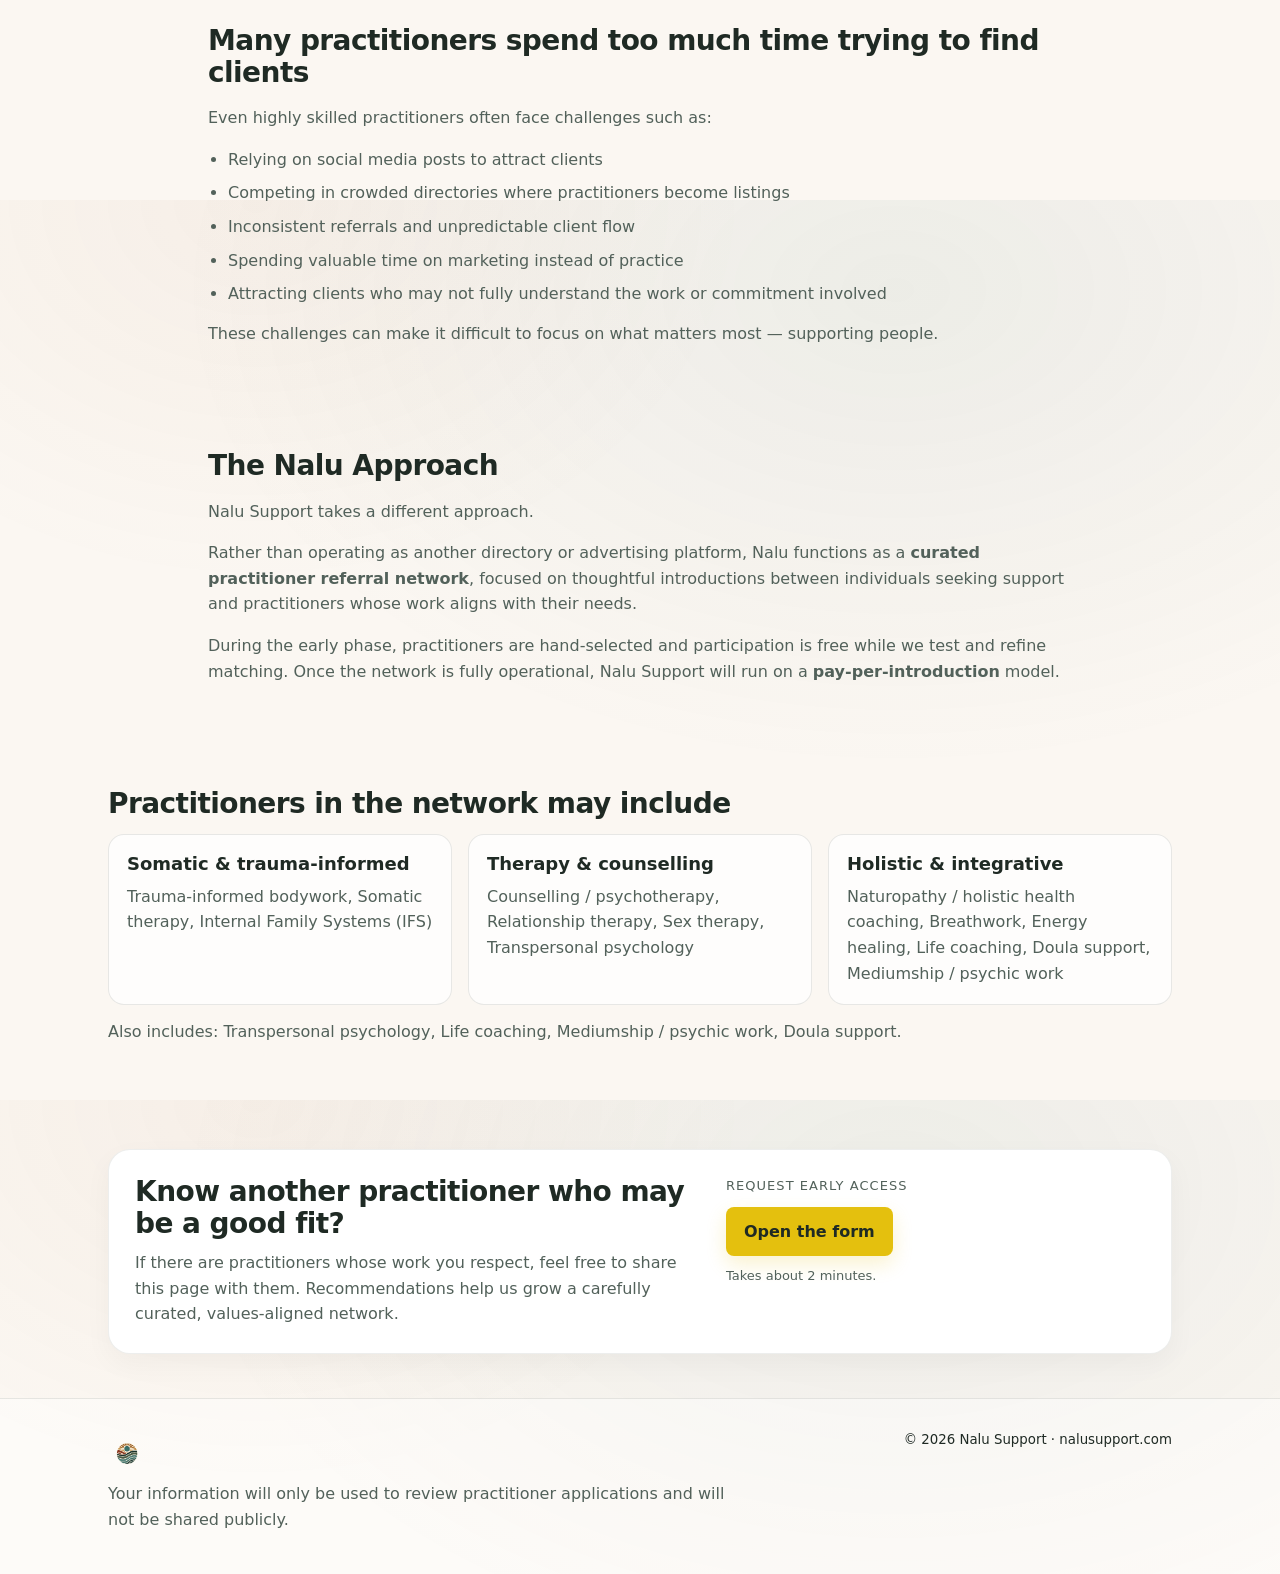
==== commit 4797da4f: "Update index.html" ====
--- a/practitioners/index.html
+++ b/practitioners/index.html
@@ -50,28 +50,18 @@
     <section class="formSection">
       <div class="container">
         <div id="practitioner-form" class="formContainer">
-          <div class="card formCard formCard--practitioner">
-            <div class="formHeader">
-              <div class="formTitle">Request practitioner early access</div>
-              <div class="formMeta">Takes about 2 minutes.</div>
-              <div class="formNote">
-                Applications are reviewed individually to help maintain the quality and integrity of the practitioner network.
-              </div>
-            </div>
-
-            <div class="embedWrap">
-              <iframe
-                data-tally-src="https://tally.so/embed/68doDO?alignLeft=1&dynamicHeight=1&formEventsForwarding=1"
-                loading="lazy"
-                width="100%"
-                height="920"
-                frameborder="0"
-                marginheight="0"
-                marginwidth="0"
-                title="Nalu Support — Practitioner Early Access Form">
-              </iframe>
-            </div>
-          </div>
+<div class="embedWrap embedWrap--plain">
+  <iframe
+    data-tally-src="https://tally.so/embed/68doDO?alignLeft=1&dynamicHeight=1&formEventsForwarding=1"
+    loading="lazy"
+    width="100%"
+    height="920"
+    frameborder="0"
+    marginheight="0"
+    marginwidth="0"
+    title="Nalu Support — Practitioner Early Access Form">
+  </iframe>
+</div>
         </div>
       </div>
     </section>
--- a/assets/styles.css
+++ b/assets/styles.css
@@ -3,13 +3,11 @@
   --surface:#ffffff;
   --text:#1f2a24;
   --muted:#52615a;
-
   --brand:#476e62;
   --brand2:#a8682a;
   --accent:#e4c00e;
-
   --line:rgba(31,42,36,.12);
-  --radius:18px;
+  --radius:20px;
   --max:1120px;
 }
 
@@ -25,17 +23,26 @@
     radial-gradient(1200px 800px at 70% 10%, rgba(71,110,98,.08), transparent 60%),
     radial-gradient(900px 700px at 20% 0%, rgba(168,104,42,.06), transparent 55%),
     var(--bg);
-  line-height:1.55;
+  line-height:1.6;
+}
+
+a{
+  color:var(--brand);
+  text-underline-offset:3px;
+}
+
+a:hover{
+  opacity:.94;
 }
 
 .container{
   max-width:var(--max);
   margin:0 auto;
-  padding:0 20px;
+  padding:0 28px;
 }
 
 .narrow{
-  max-width:900px;
+  max-width:920px;
 }
 
 header{
@@ -50,17 +57,19 @@
 .nav{
   display:flex;
   align-items:center;
-  padding:18px 0;
+  justify-content:flex-start;
+  padding:18px 0 14px;
 }
 
 .brand{
   display:flex;
   align-items:center;
   text-decoration:none;
+  color:inherit;
 }
 
 .brand img{
-  height:120px;
+  height:118px;
   width:auto;
   display:block;
   margin-top:-18px;
@@ -68,39 +77,32 @@
 }
 
 .hero{
-  padding:24px 0 40px;
-}
-
-.heroGrid{
-  display:grid;
-  grid-template-columns:1fr 1fr;
-  gap:40px;
-  align-items:start;
-}
-
-.heroCopy{
-  padding-top:10px;
+  padding:28px 0 20px;
+}
+
+.heroTextWrap{
+  max-width:820px;
 }
 
 h1{
-  font-size:56px;
-  line-height:1.05;
+  margin:0 0 16px;
+  font-size:64px;
+  line-height:1.02;
+  letter-spacing:-.035em;
+}
+
+.lede{
   margin:0 0 14px;
-  letter-spacing:-.03em;
-}
-
-.lede{
   font-size:18px;
   color:var(--muted);
-  margin:0 0 14px;
-  max-width:640px;
+  max-width:760px;
 }
 
 .trustRow{
   display:flex;
   gap:10px;
   flex-wrap:wrap;
-  margin-top:16px;
+  margin-top:18px;
 }
 
 .pill{
@@ -108,7 +110,18 @@
   border-radius:999px;
   padding:7px 12px;
   font-size:13px;
+  line-height:1.2;
   background:rgba(255,255,255,.6);
+  color:var(--muted);
+}
+
+.formSection{
+  padding:8px 0 34px;
+}
+
+.formContainer{
+  max-width:860px;
+  margin:0;
 }
 
 .card{
@@ -119,29 +132,32 @@
 }
 
 .formCard{
-  padding:14px;
+  padding:16px;
 }
 
 .formHeader{
+  padding:2px 4px 14px;
+  margin-bottom:12px;
   border-bottom:1px solid rgba(31,42,36,.08);
-  padding:0 4px 12px;
-  margin-bottom:8px;
 }
 
 .formTitle{
+  font-size:20px;
   font-weight:700;
+  line-height:1.2;
 }
 
 .formMeta{
+  margin-top:6px;
   font-size:14px;
   color:var(--muted);
-  margin-top:4px;
 }
 
 .formNote{
+  margin-top:10px;
   font-size:14px;
   color:var(--muted);
-  margin-top:8px;
+  line-height:1.5;
 }
 
 .embedWrap{
@@ -150,21 +166,29 @@
 
 .embedWrap iframe{
   width:100%;
+  display:block;
   border:0;
-  display:block;
+  border-radius:16px;
   background:#fff;
-  border-radius:14px;
-}
-
-/* content sections */
+}
+
+.formCard--client .embedWrap iframe{
+  min-height:980px;
+}
+
+.formCard--practitioner .embedWrap iframe{
+  min-height:920px;
+}
 
 .section{
-  padding:42px 0;
+  padding:44px 0;
 }
 
 .sectionTitle{
+  margin:0 0 14px;
   font-size:28px;
-  margin:0 0 14px;
+  line-height:1.15;
+  letter-spacing:-.02em;
 }
 
 .muted{
@@ -173,16 +197,21 @@
 
 .list{
   margin:12px 0 0;
-  padding-left:18px;
+  padding-left:20px;
+  color:var(--muted);
 }
 
 .list li{
   margin:8px 0;
 }
 
+.sectionTextEnd{
+  margin-top:14px;
+}
+
 .grid3{
   display:grid;
-  grid-template-columns:repeat(3,1fr);
+  grid-template-columns:repeat(3,minmax(0,1fr));
   gap:16px;
 }
 
@@ -190,11 +219,13 @@
   padding:18px;
   border-radius:16px;
   border:1px solid rgba(31,42,36,.10);
-  background:rgba(255,255,255,.75);
+  background:rgba(255,255,255,.72);
 }
 
 .box h3{
   margin:0 0 8px;
+  font-size:18px;
+  line-height:1.25;
 }
 
 .box p{
@@ -204,7 +235,7 @@
 
 .how{
   display:grid;
-  grid-template-columns:repeat(4,1fr);
+  grid-template-columns:repeat(4,minmax(0,1fr));
   gap:14px;
 }
 
@@ -212,7 +243,7 @@
   padding:16px;
   border-radius:16px;
   border:1px solid rgba(31,42,36,.10);
-  background:rgba(255,255,255,.75);
+  background:rgba(255,255,255,.72);
 }
 
 .stepNum{
@@ -221,38 +252,65 @@
 }
 
 .stepTitle{
-  margin-top:6px;
-  font-weight:600;
+  margin-top:8px;
+  font-weight:700;
 }
 
 .stepBody{
-  margin-top:6px;
-  color:var(--muted);
-}
-
-/* CTA */
+  margin-top:8px;
+  color:var(--muted);
+}
+
+.afterGridNote{
+  margin-top:14px;
+}
 
 .cta{
-  padding:24px;
   display:grid;
-  grid-template-columns:1.2fr .8fr;
-  gap:20px;
+  grid-template-columns:1.15fr .85fr;
+  gap:24px;
+  padding:26px;
+}
+
+.ctaTitle{
+  margin:0 0 10px;
+}
+
+.ctaText{
+  margin:0;
 }
 
 .ctaRight{
   display:flex;
   flex-direction:column;
+  align-items:flex-start;
   gap:10px;
 }
 
+.ctaNote{
+  font-size:13px;
+  text-transform:uppercase;
+  letter-spacing:.08em;
+  color:var(--muted);
+}
+
 .ctaButton{
+  display:inline-flex;
+  align-items:center;
+  justify-content:center;
+  min-height:48px;
+  padding:12px 18px;
+  border:none;
+  border-radius:8px;
   background:#e4c00e;
   color:#1f2a24;
-  border:none;
-  border-radius:8px;
-  padding:12px 18px;
-  font-weight:600;
-  cursor:pointer;
+  font-weight:700;
+  text-decoration:none;
+  box-shadow:0 8px 20px rgba(228,192,14,.2);
+}
+
+.ctaButton:hover{
+  transform:translateY(-1px);
 }
 
 .ctaSmall{
@@ -260,10 +318,8 @@
   color:var(--muted);
 }
 
-/* footer */
-
 .footer{
-  padding:30px 0 40px;
+  padding:30px 0 42px;
   border-top:1px solid rgba(31,42,36,.10);
   background:rgba(255,255,255,.4);
 }
@@ -272,44 +328,110 @@
   display:grid;
   grid-template-columns:1.2fr .8fr;
   gap:16px;
+  align-items:start;
 }
 
 .footerMark{
   height:40px;
-}
-
-/* responsive */
-
-@media (max-width:900px){
-
-.heroGrid{
-grid-template-columns:1fr;
-}
-
-.grid3{
-grid-template-columns:1fr;
-}
-
-.how{
-grid-template-columns:1fr;
-}
-
-.cta{
-grid-template-columns:1fr;
-}
-
-.footerGrid{
-grid-template-columns:1fr;
-}
-
-h1{
-font-size:40px;
-}
-
-.brand img{
-height:80px;
-margin-top:-8px;
-margin-bottom:-8px;
-}
-
-}
+  width:auto;
+  display:block;
+}
+
+.footerText{
+  margin:12px 0 0;
+}
+
+.footerMeta{
+  display:flex;
+  justify-content:flex-end;
+  align-items:flex-start;
+}
+
+@media (max-width: 1080px){
+  h1{
+    font-size:56px;
+  }
+}
+
+@media (max-width: 900px){
+  h1{
+    font-size:48px;
+  }
+
+  .grid3{
+    grid-template-columns:1fr;
+  }
+
+  .how{
+    grid-template-columns:1fr 1fr;
+  }
+
+  .cta{
+    grid-template-columns:1fr;
+  }
+
+  .footerGrid{
+    grid-template-columns:1fr;
+  }
+
+  .footerMeta{
+    justify-content:flex-start;
+  }
+
+  .formContainer{
+    max-width:100%;
+  }
+}
+
+@media (max-width: 640px){
+  .container{
+    padding:0 18px;
+  }
+
+  .brand img{
+    height:86px;
+    margin-top:-10px;
+    margin-bottom:-10px;
+  }
+
+  .nav{
+    padding:14px 0 12px;
+  }
+
+  .hero{
+    padding:20px 0 16px;
+  }
+
+  h1{
+    font-size:42px;
+    line-height:1.04;
+  }
+
+  .lede{
+    font-size:17px;
+  }
+
+  .sectionTitle{
+    font-size:24px;
+  }
+
+  .how{
+    grid-template-columns:1fr;
+  }
+
+  .formCard--client .embedWrap iframe{
+    min-height:860px;
+  }
+
+  .formCard--practitioner .embedWrap iframe{
+    min-height:820px;
+  }
+}
+
+@media (prefers-reduced-motion: reduce){
+  *{
+    scroll-behavior:auto !important;
+    transition:none !important;
+    animation:none !important;
+  }
+}
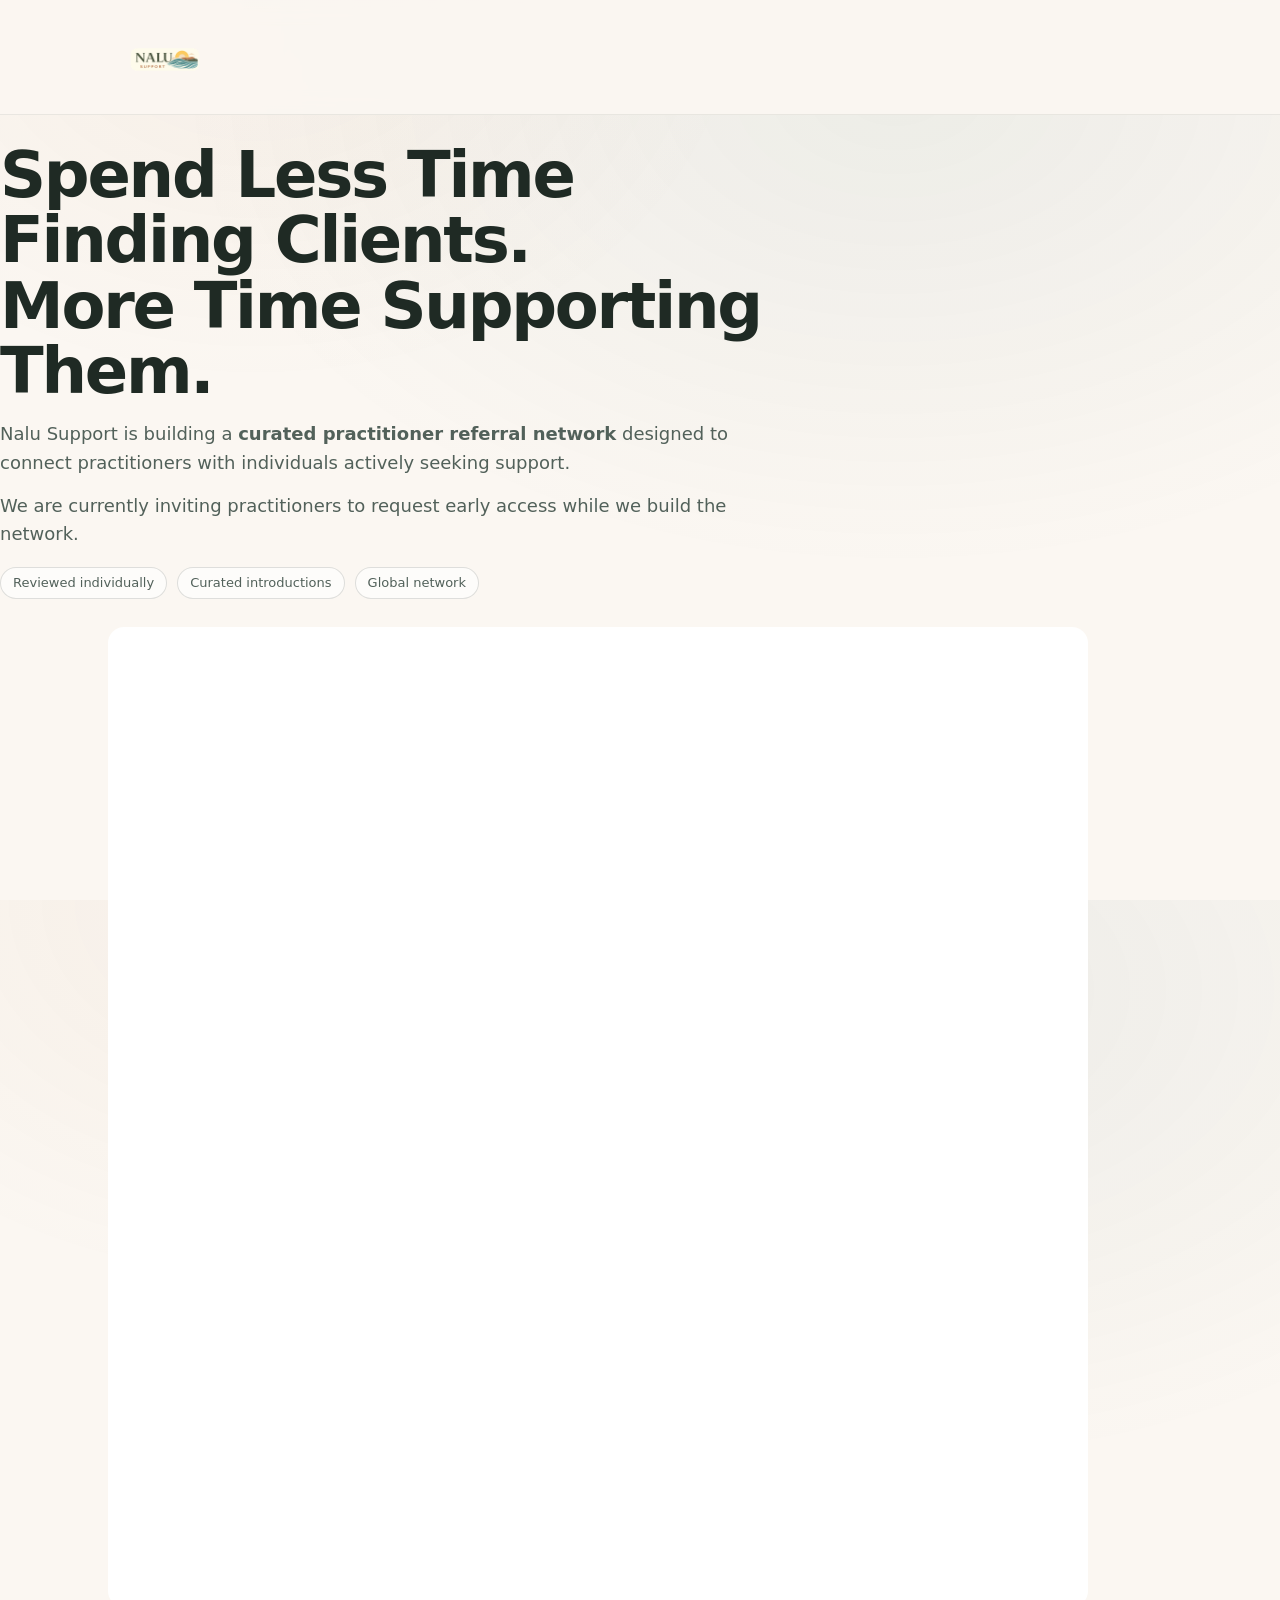
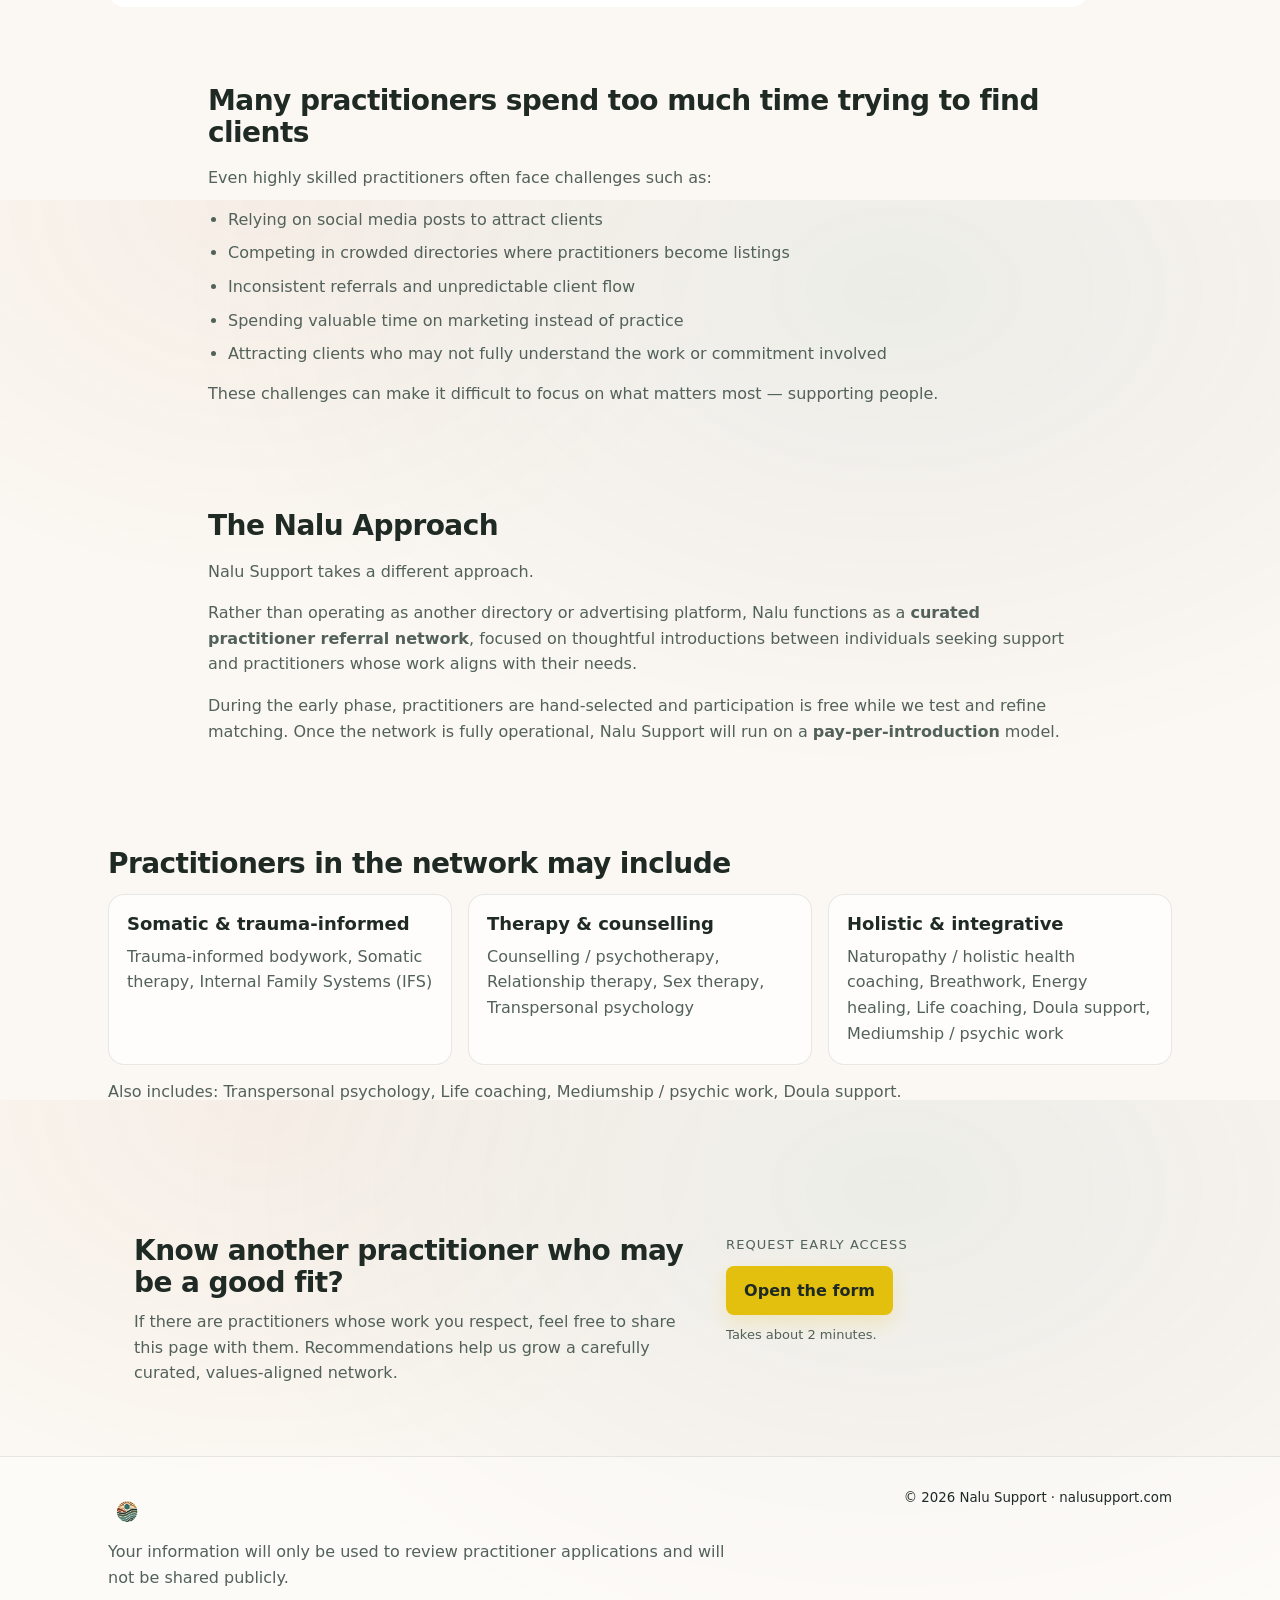
==== commit 59f4dfd1: "Update index.html" ====
--- a/practitioners/index.html
+++ b/practitioners/index.html
@@ -55,7 +55,7 @@
     data-tally-src="https://tally.so/embed/68doDO?alignLeft=1&dynamicHeight=1&formEventsForwarding=1"
     loading="lazy"
     width="100%"
-    height="920"
+    height="413"
     frameborder="0"
     marginheight="0"
     marginwidth="0"
--- a/assets/styles.css
+++ b/assets/styles.css
@@ -81,7 +81,9 @@
 }
 
 .heroTextWrap{
-  max-width:820px;
+  max-width:860px;
+  margin:0;
+  padding-left:0;
 }
 
 h1{
@@ -120,48 +122,19 @@
 }
 
 .formContainer{
-  max-width:860px;
-  margin:0;
-}
-
-.card{
-  background:#fff;
-  border:1px solid rgba(31,42,36,.08);
-  border-radius:22px;
-  box-shadow:0 10px 28px rgba(0,0,0,.04);
-}
-
-.formCard{
-  padding:16px;
-}
-
-.formHeader{
-  padding:2px 4px 14px;
-  margin-bottom:12px;
-  border-bottom:1px solid rgba(31,42,36,.08);
-}
-
-.formTitle{
-  font-size:20px;
-  font-weight:700;
-  line-height:1.2;
-}
-
-.formMeta{
-  margin-top:6px;
-  font-size:14px;
-  color:var(--muted);
-}
-
-.formNote{
-  margin-top:10px;
-  font-size:14px;
-  color:var(--muted);
-  line-height:1.5;
+  width:100%;
+  max-width:980px;
+  margin:0;
 }
 
 .embedWrap{
   width:100%;
+}
+
+.embedWrap--plain{
+  width:100%;
+  max-width:980px;
+  margin:0;
 }
 
 .embedWrap iframe{
@@ -170,14 +143,7 @@
   border:0;
   border-radius:16px;
   background:#fff;
-}
-
-.formCard--client .embedWrap iframe{
   min-height:980px;
-}
-
-.formCard--practitioner .embedWrap iframe{
-  min-height:920px;
 }
 
 .section{
@@ -419,13 +385,9 @@
     grid-template-columns:1fr;
   }
 
-  .formCard--client .embedWrap iframe{
-    min-height:860px;
-  }
-
-  .formCard--practitioner .embedWrap iframe{
-    min-height:820px;
-  }
+.embedWrap iframe{
+  min-height:820px;
+}
 }
 
 @media (prefers-reduced-motion: reduce){
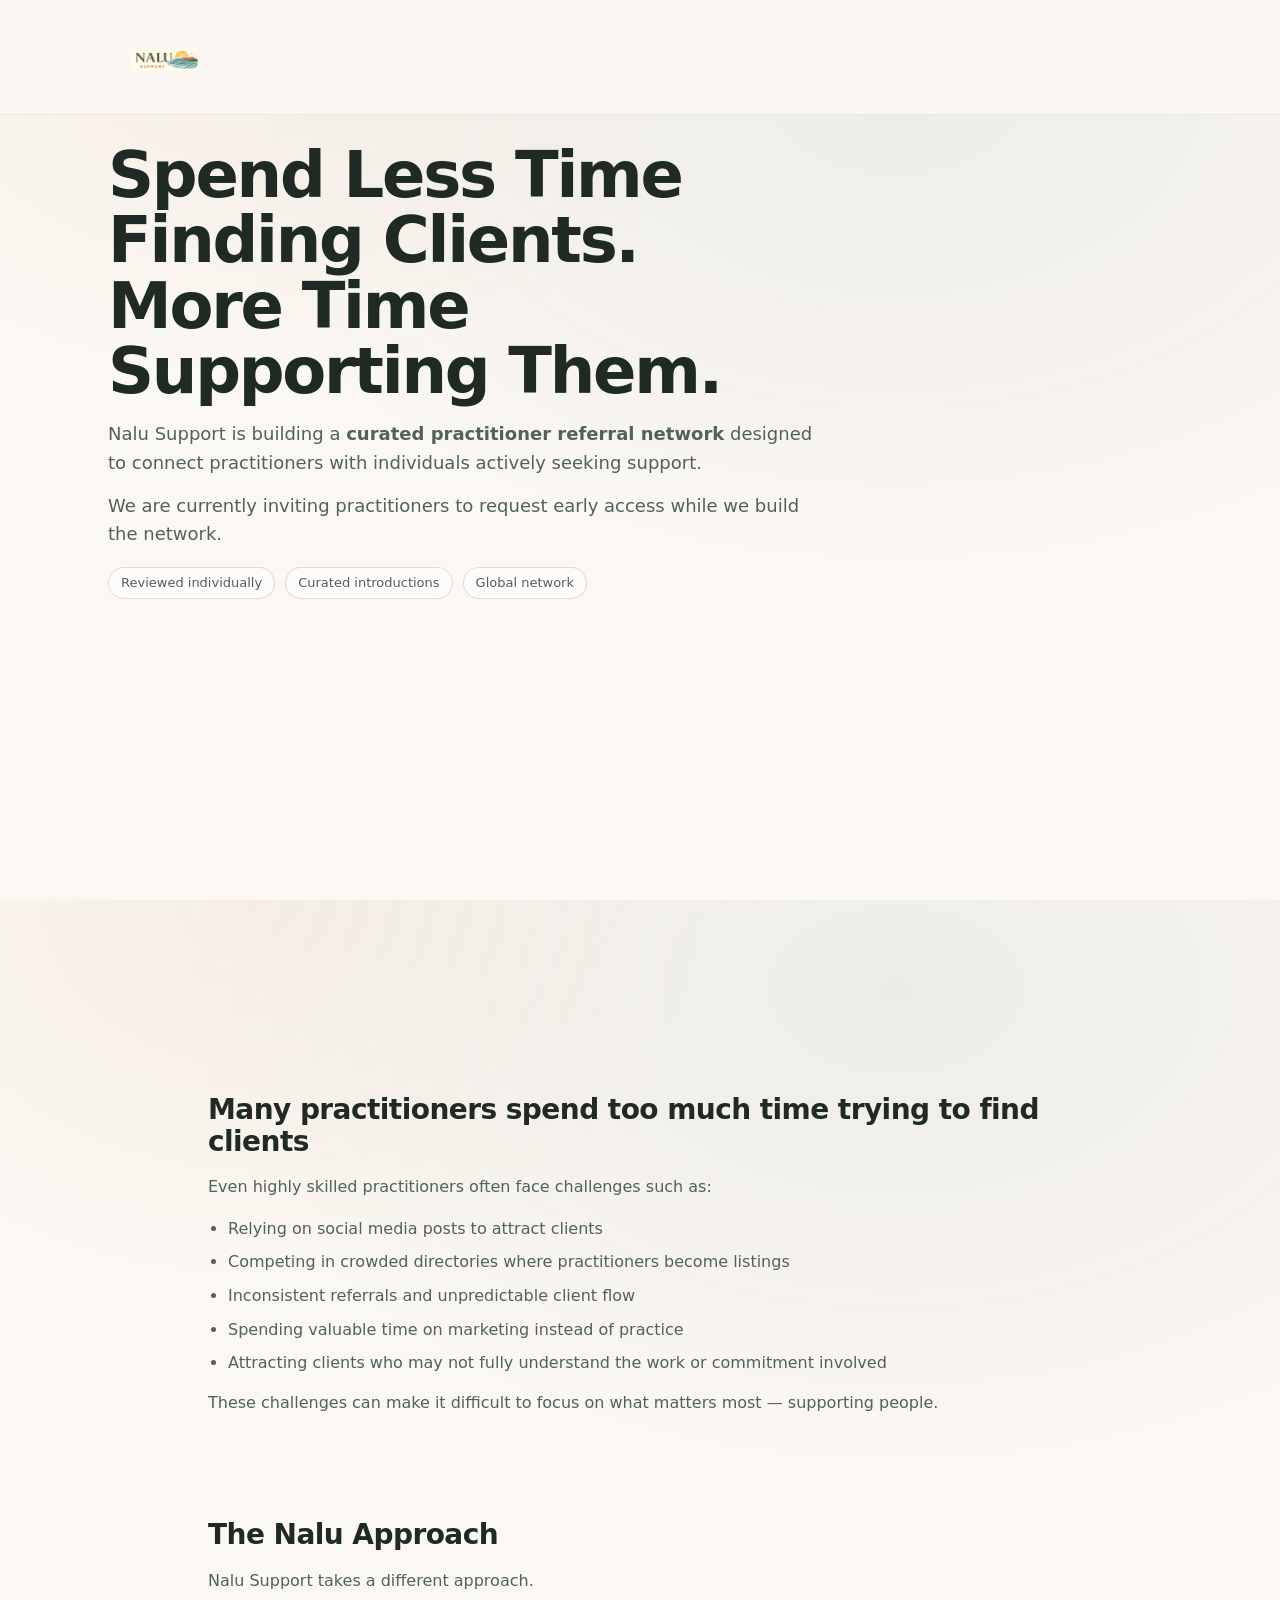
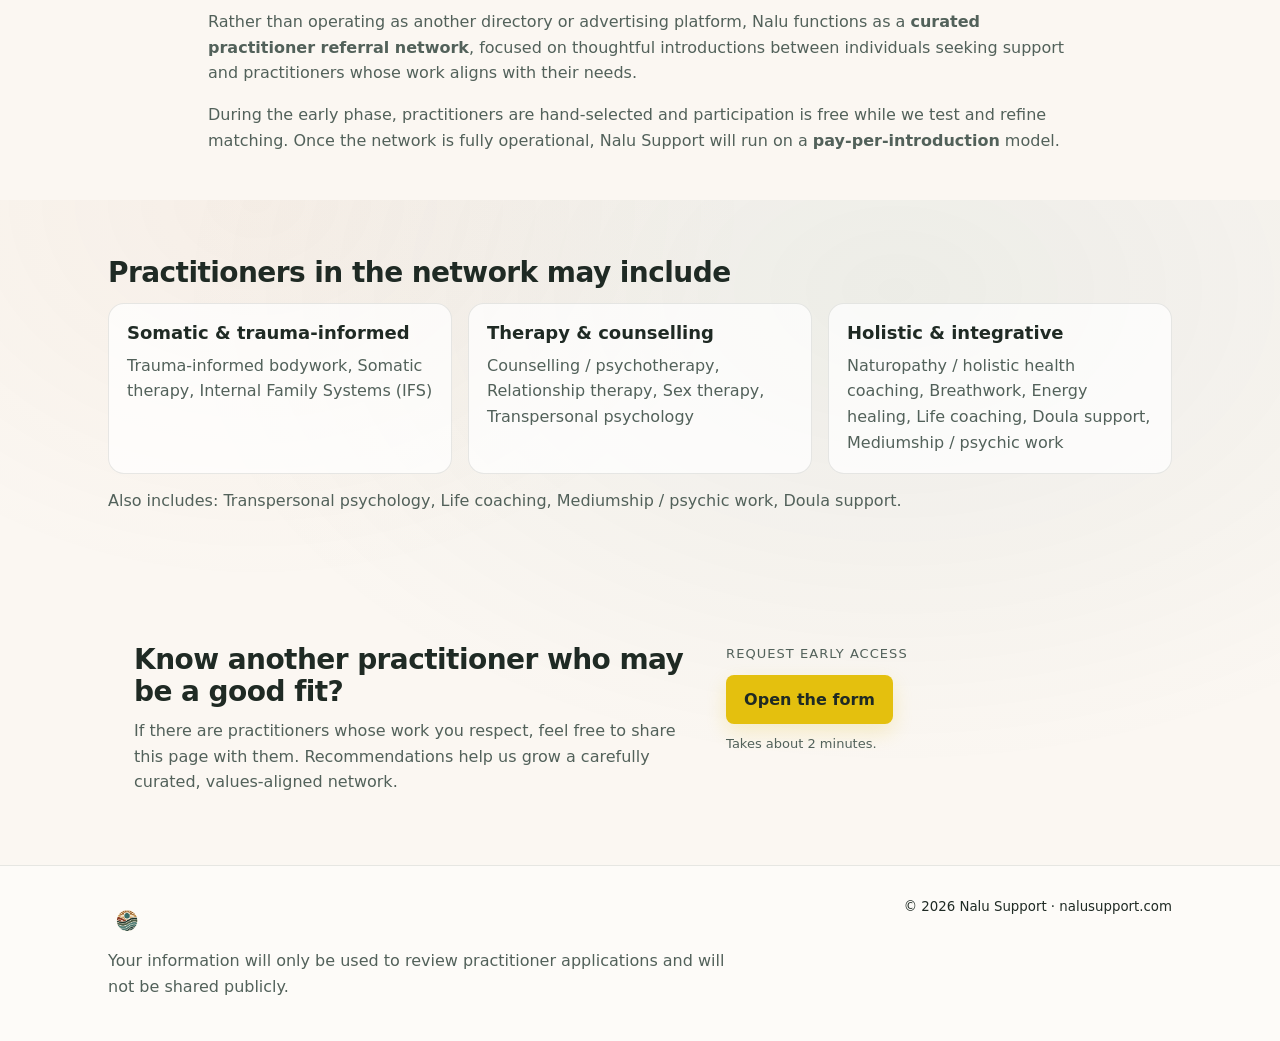
==== commit 693c50c0: "Update index.html" ====
--- a/practitioners/index.html
+++ b/practitioners/index.html
@@ -26,26 +26,28 @@
   </header>
 
   <main>
-    <section class="hero">
-      <div class="container heroTextWrap">
-        <h1>Spend Less Time Finding Clients.<br>More Time Supporting Them.</h1>
+<section class="hero">
+  <div class="container">
+    <div class="heroTextWrap">
+      <h1>Spend Less Time Finding Clients.<br>More Time Supporting Them.</h1>
 
-        <p class="lede">
-          Nalu Support is building a <strong>curated practitioner referral network</strong> designed to connect
-          practitioners with individuals actively seeking support.
-        </p>
+      <p class="lede">
+        Nalu Support is building a <strong>curated practitioner referral network</strong> designed to connect
+        practitioners with individuals actively seeking support.
+      </p>
 
-        <p class="lede">
-          We are currently inviting practitioners to request early access while we build the network.
-        </p>
+      <p class="lede">
+        We are currently inviting practitioners to request early access while we build the network.
+      </p>
 
-        <div class="trustRow">
-          <span class="pill">Reviewed individually</span>
-          <span class="pill">Curated introductions</span>
-          <span class="pill">Global network</span>
-        </div>
+      <div class="trustRow">
+        <span class="pill">Reviewed individually</span>
+        <span class="pill">Curated introductions</span>
+        <span class="pill">Global network</span>
       </div>
-    </section>
+    </div>
+  </div>
+</section>
 
     <section class="formSection">
       <div class="container">
--- a/assets/styles.css
+++ b/assets/styles.css
@@ -81,9 +81,8 @@
 }
 
 .heroTextWrap{
-  max-width:860px;
-  margin:0;
-  padding-left:0;
+  max-width:720px;
+  margin:0;
 }
 
 h1{
@@ -118,32 +117,42 @@
 }
 
 .formSection{
-  padding:8px 0 34px;
+  padding:8px 0 10px;
 }
 
 .formContainer{
   width:100%;
-  max-width:980px;
+  max-width:840px;
   margin:0;
 }
 
 .embedWrap{
   width:100%;
+  margin:0;
+  padding:0;
 }
 
 .embedWrap--plain{
   width:100%;
-  max-width:980px;
-  margin:0;
-}
-
-.embedWrap iframe{
+  max-width:840px;
+  margin:0;
+  padding:0;
+  background:transparent;
+  border:0;
+  border-radius:0;
+  box-shadow:none;
+  overflow:visible;
+}
+
+.embedWrap iframe,
+.embedWrap--plain iframe{
   width:100%;
   display:block;
   border:0;
-  border-radius:16px;
-  background:#fff;
-  min-height:980px;
+  border-radius:0;
+  background:transparent;
+  min-height:413px;
+  height:auto;
 }
 
 .section{
@@ -385,8 +394,9 @@
     grid-template-columns:1fr;
   }
 
-.embedWrap iframe{
-  min-height:820px;
+.embedWrap iframe,
+.embedWrap--plain iframe{
+  min-height:413px;
 }
 }
 
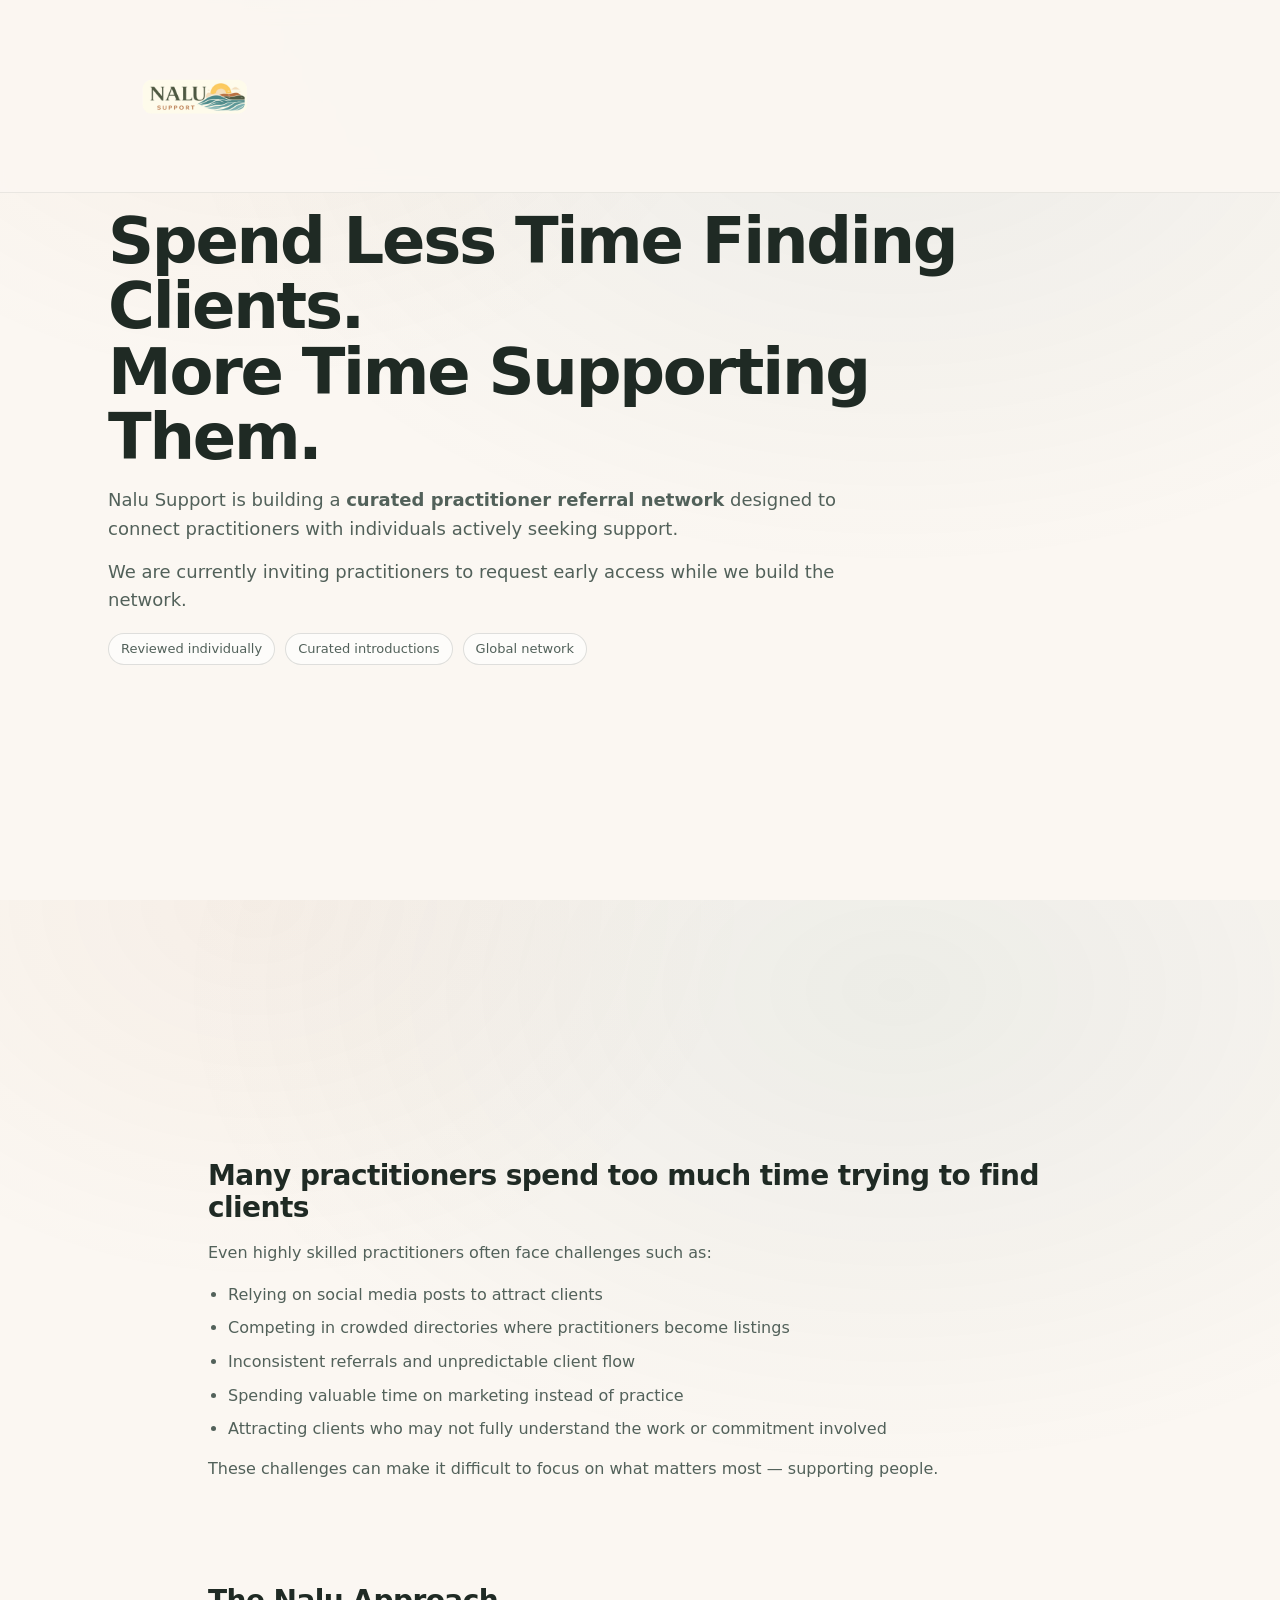
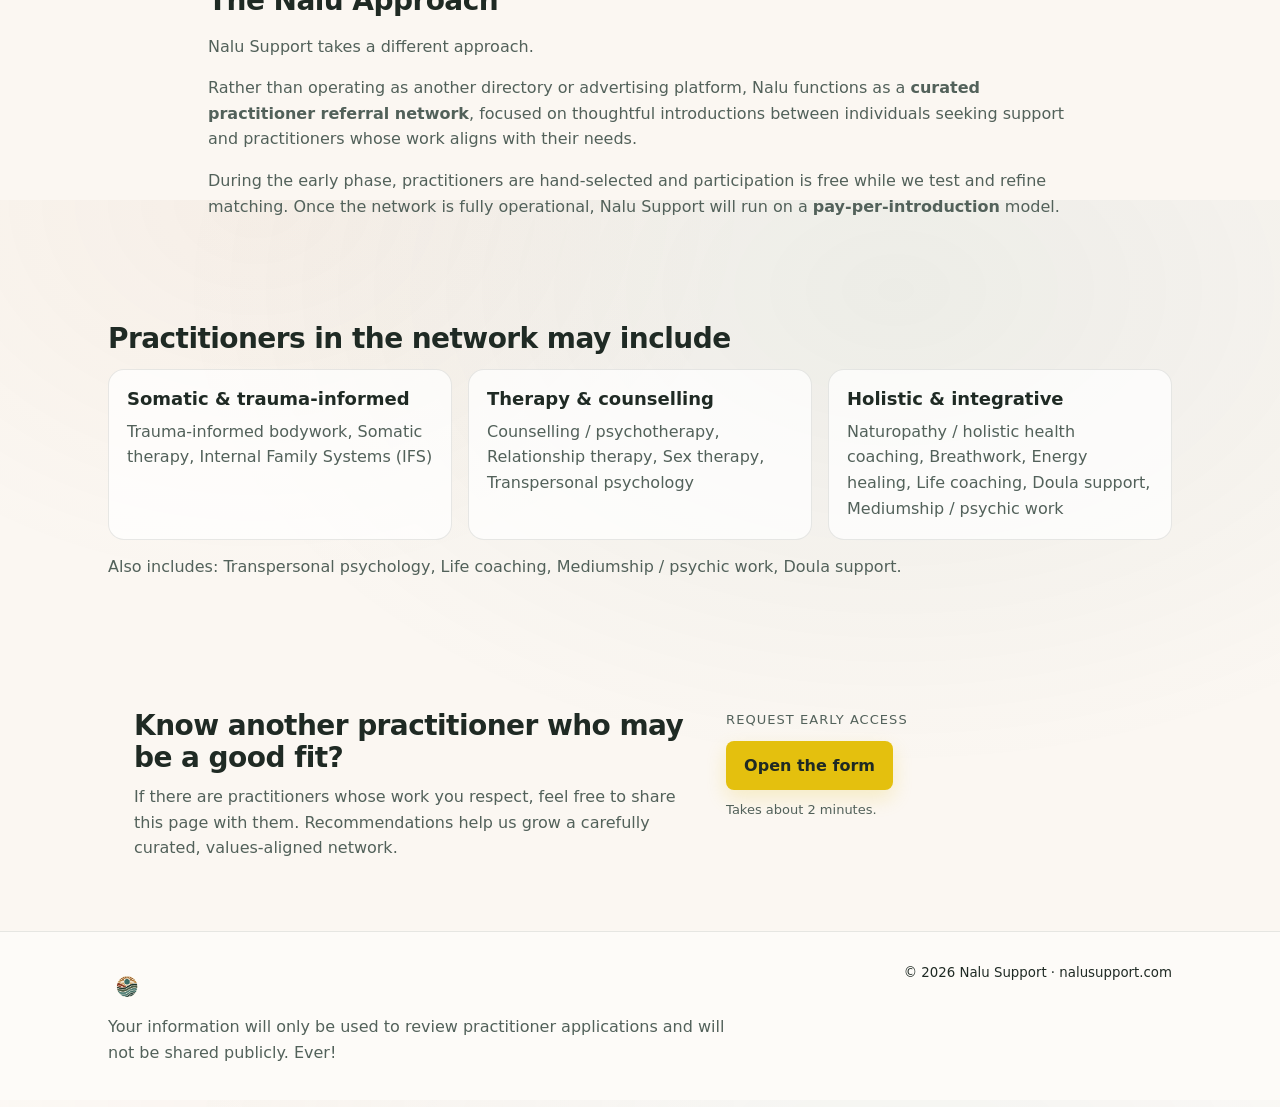
==== commit 6953c77c: "Update index.html" ====
--- a/practitioners/index.html
+++ b/practitioners/index.html
@@ -152,7 +152,7 @@
           <div>
             <img class="footerMark" src="../assets/logo-mark.png" alt="Nalu Support mark" />
             <p class="muted footerText">
-              Your information will only be used to review practitioner applications and will not be shared publicly.
+              Your information will only be used to review practitioner applications and will not be shared publicly. Ever!
             </p>
           </div>
 
--- a/assets/styles.css
+++ b/assets/styles.css
@@ -52,13 +52,14 @@
   backdrop-filter:saturate(140%) blur(10px);
   background:rgba(251,247,242,.9);
   border-bottom:1px solid rgba(31,42,36,.08);
+  padding:0;
 }
 
 .nav{
   display:flex;
   align-items:center;
   justify-content:flex-start;
-  padding:18px 0 14px;
+  padding:6px 0;
 }
 
 .brand{
@@ -69,19 +70,17 @@
 }
 
 .brand img{
-  height:118px;
+  height:180px;
   width:auto;
   display:block;
-  margin-top:-18px;
-  margin-bottom:-18px;
 }
 
 .hero{
-  padding:28px 0 20px;
+  padding:16px 0 20px;
 }
 
 .heroTextWrap{
-  max-width:720px;
+  max-width:920px;
   margin:0;
 }
 
@@ -364,7 +363,7 @@
   }
 
   .brand img{
-    height:86px;
+    height:120px;
     margin-top:-10px;
     margin-bottom:-10px;
   }
